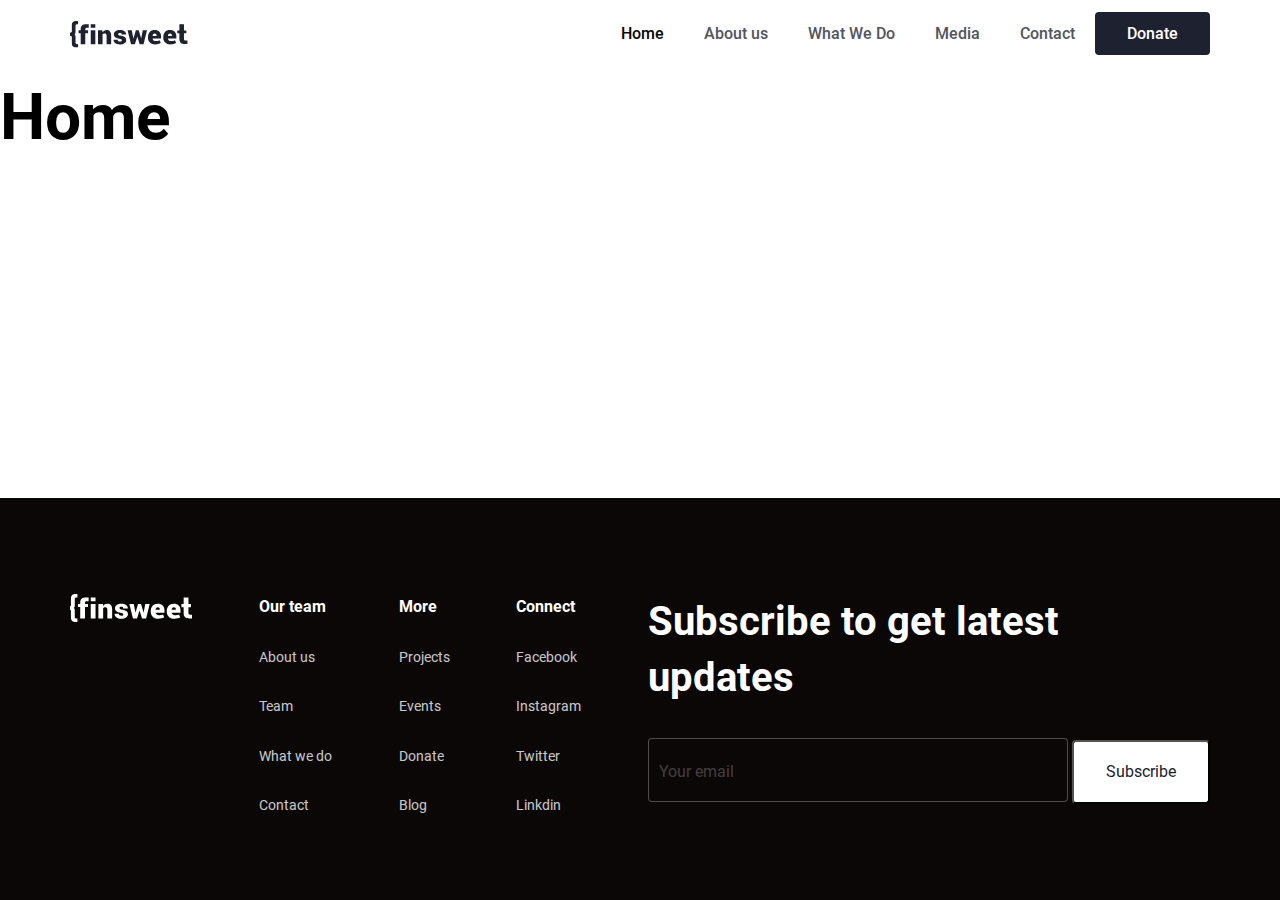
==== index.html @ 4dd05dc5 "header footer complited" ====
<!DOCTYPE html>
<html lang="en">
  <head>
    <meta charset="UTF-8" />
    <meta name="viewport" content="width=device-width, initial-scale=1.0" />
    <title>Client First</title>
    <!-- GLOBAL -->
    <link rel="stylesheet" href="./css/global.css" />
    <!-- HOME -->
    <link rel="stylesheet" href="./css/home.css" />
  </head>
  <body>
    <!-- HEADER START -->
    <header class="header">
      <div class="header__container container">
        <a class="site-logo" href="./index.html">
          <img
            class="site-logo__image"
            src="./images/site-logo.svg"
            alt=""
            weight="122"
            height="28"
          />
        </a>
        <nav class="sitenav">
          <ul class="sitenav__list">
            <li class="sitenav__item">
              <a id="active" class="sitenav-link" href="./index.html">Home</a>
            </li>
            <li class="sitenav__item">
              <a class="sitenav-link" href="./pages/Abot/about.html"
                >About us</a
              >
            </li>
            <li class="sitenav__item">
              <a class="sitenav-link" href="./pages/What We Do/whatwedo.html"
                >What We Do</a
              >
            </li>
            <li class="sitenav__item">
              <a class="sitenav-link" href="./pages/Media/media.html">Media</a>
            </li>
            <li class="sitenav__item">
              <a class="sitenav-link" href="./pages/Contact/contsct.html"
                >Contact</a
              >
            </li>
          </ul>
        </nav>
        <a class="btn btnm navbar-btn" href="#">Donate</a>
      </div>
    </header>

    <!-- HEADER END -->
    <!-- MAIN START -->
    <main class="main"><h1>Home</h1></main>
    <!-- MAIN END -->
    <!-- FOOTER START -->
    <footer class="footer">
      <div class="footer-container container">
        <a class="footer-logo" href="./index.html"
          ><img
            class="footer-logo-img"
            src="./images/footer-logo-img.svg"
            alt=""
            width="122"
            height="28"
          />
        </a>
        <div class="footer-list__items">
          <ul class="fotter__list">
            <li class="footer__item footer__item-title">Our team</li>
            <li class="footer__item">
              <a class="footer__link" href="#">About us</a>
            </li>
            <li class="footer__item">
              <a class="footer__link" href="#">Team</a>
            </li>
            <li class="footer__item">
              <a class="footer__link" href="#">What we do</a>
            </li>
            <li class="footer__item">
              <a class="footer__link" href="#">Contact</a>
            </li>
          </ul>
        </div>
        <div class="footer-list__items">
          <ul class="fotter__list">
            <li class="footer-item footer__item-title">More</li>
            <li class="footer-item">
              <a class="footer__link" href="#">Projects</a>
            </li>
            <li class="footer-item">
              <a class="footer__link" href="#">Events</a>
            </li>
            <li class="footer-item">
              <a class="footer__link" href="#">Donate</a>
            </li>
            <li class="footer-item">
              <a class="footer__link" href="#">Blog</a>
            </li>
          </ul>
        </div>
        <div class="footer-list__items">
          <ul class="fotter__list">
            <li class="footer-item footer__item-title">Connect</li>
            <li class="footer-item">
              <a class="footer__link" href="#">Facebook</a>
            </li>
            <li class="footer-item">
              <a class="footer__link" href="#">Instagram</a>
            </li>
            <li class="footer-item">
              <a class="footer__link" href="#">Twitter</a>
            </li>
            <li class="footer-item">
              <a class="footer__link" href="#">Linkdin</a>
            </li>
          </ul>
        </div>
        <div class="form">
          <h1 class="footer__foorm-title">Subscribe to get latest updates</h1>
          <div class="adress">
            <input type="email" name="email" placeholder="Your email" />
            <button class="primary-btn footer-btn">Subscribe</button>
          </div>
        </div>
      </div>
    </footer>
    <!-- FOOTER END -->
  </body>
</html>
---- css/global.css ----
/* NORMALIZE */
/*! normalize.css v8.0.1 | MIT License | github.com/necolas/normalize.css */

/* Document
   ========================================================================== */

/**
 * 1. Correct the line height in all browsers.
 * 2. Prevent adjustments of font size after orientation changes in iOS.
 */

html {
  line-height: 1.15; /* 1 */
  -webkit-text-size-adjust: 100%; /* 2 */
}

/* Sections
     ========================================================================== */

/**
   * Remove the margin in all browsers.
   */

body {
  margin: 0;
}

/**
   * Render the `main` element consistently in IE.
   */

main {
  display: block;
}

/**
   * Correct the font size and margin on `h1` elements within `section` and
   * `article` contexts in Chrome, Firefox, and Safari.
   */

h1 {
  font-size: 2em;
  margin: 0.67em 0;
}

/* Grouping content
     ========================================================================== */

/**
   * 1. Add the correct box sizing in Firefox.
   * 2. Show the overflow in Edge and IE.
   */

hr {
  box-sizing: content-box; /* 1 */
  height: 0; /* 1 */
  overflow: visible; /* 2 */
}

/**
   * 1. Correct the inheritance and scaling of font size in all browsers.
   * 2. Correct the odd `em` font sizing in all browsers.
   */

pre {
  font-family: monospace, monospace; /* 1 */
  font-size: 1em; /* 2 */
}

/* Text-level semantics
     ========================================================================== */

/**
   * Remove the gray background on active links in IE 10.
   */

a {
  background-color: transparent;
}

/**
   * 1. Remove the bottom border in Chrome 57-
   * 2. Add the correct text decoration in Chrome, Edge, IE, Opera, and Safari.
   */

abbr[title] {
  border-bottom: none; /* 1 */
  text-decoration: underline; /* 2 */
  text-decoration: underline dotted; /* 2 */
}

/**
   * Add the correct font weight in Chrome, Edge, and Safari.
   */

b,
strong {
  font-weight: bolder;
}

/**
   * 1. Correct the inheritance and scaling of font size in all browsers.
   * 2. Correct the odd `em` font sizing in all browsers.
   */

code,
kbd,
samp {
  font-family: monospace, monospace; /* 1 */
  font-size: 1em; /* 2 */
}

/**
   * Add the correct font size in all browsers.
   */

small {
  font-size: 80%;
}

/**
   * Prevent `sub` and `sup` elements from affecting the line height in
   * all browsers.
   */

sub,
sup {
  font-size: 75%;
  line-height: 0;
  position: relative;
  vertical-align: baseline;
}

sub {
  bottom: -0.25em;
}

sup {
  top: -0.5em;
}

/* Embedded content
     ========================================================================== */

/**
   * Remove the border on images inside links in IE 10.
   */

img {
  border-style: none;
}

/* Forms
     ========================================================================== */

/**
   * 1. Change the font styles in all browsers.
   * 2. Remove the margin in Firefox and Safari.
   */

button,
input,
optgroup,
select,
textarea {
  font-family: inherit; /* 1 */
  font-size: 100%; /* 1 */
  line-height: 1.15; /* 1 */
  margin: 0; /* 2 */
}

/**
   * Show the overflow in IE.
   * 1. Show the overflow in Edge.
   */

button,
input {
  /* 1 */
  overflow: visible;
}

/**
   * Remove the inheritance of text transform in Edge, Firefox, and IE.
   * 1. Remove the inheritance of text transform in Firefox.
   */

button,
select {
  /* 1 */
  text-transform: none;
}

/**
   * Correct the inability to style clickable types in iOS and Safari.
   */

button,
[type="button"],
[type="reset"],
[type="submit"] {
  -webkit-appearance: button;
}

/**
   * Remove the inner border and padding in Firefox.
   */

button::-moz-focus-inner,
[type="button"]::-moz-focus-inner,
[type="reset"]::-moz-focus-inner,
[type="submit"]::-moz-focus-inner {
  border-style: none;
  padding: 0;
}

/**
   * Restore the focus styles unset by the previous rule.
   */

button:-moz-focusring,
[type="button"]:-moz-focusring,
[type="reset"]:-moz-focusring,
[type="submit"]:-moz-focusring {
  outline: 1px dotted ButtonText;
}

/**
   * Correct the padding in Firefox.
   */

fieldset {
  padding: 0.35em 0.75em 0.625em;
}

/**
   * 1. Correct the text wrapping in Edge and IE.
   * 2. Correct the color inheritance from `fieldset` elements in IE.
   * 3. Remove the padding so developers are not caught out when they zero out
   *    `fieldset` elements in all browsers.
   */

legend {
  box-sizing: border-box; /* 1 */
  color: inherit; /* 2 */
  display: table; /* 1 */
  max-width: 100%; /* 1 */
  padding: 0; /* 3 */
  white-space: normal; /* 1 */
}

/**
   * Add the correct vertical alignment in Chrome, Firefox, and Opera.
   */

progress {
  vertical-align: baseline;
}

/**
   * Remove the default vertical scrollbar in IE 10+.
   */

textarea {
  overflow: auto;
}

/**
   * 1. Add the correct box sizing in IE 10.
   * 2. Remove the padding in IE 10.
   */

[type="checkbox"],
[type="radio"] {
  box-sizing: border-box; /* 1 */
  padding: 0; /* 2 */
}

/**
   * Correct the cursor style of increment and decrement buttons in Chrome.
   */

[type="number"]::-webkit-inner-spin-button,
[type="number"]::-webkit-outer-spin-button {
  height: auto;
}

/**
   * 1. Correct the odd appearance in Chrome and Safari.
   * 2. Correct the outline style in Safari.
   */

[type="search"] {
  -webkit-appearance: textfield; /* 1 */
  outline-offset: -2px; /* 2 */
}

/**
   * Remove the inner padding in Chrome and Safari on macOS.
   */

[type="search"]::-webkit-search-decoration {
  -webkit-appearance: none;
}

/**
   * 1. Correct the inability to style clickable types in iOS and Safari.
   * 2. Change font properties to `inherit` in Safari.
   */

::-webkit-file-upload-button {
  -webkit-appearance: button; /* 1 */
  font: inherit; /* 2 */
}

/* Interactive
     ========================================================================== */

/*
   * Add the correct display in Edge, IE 10+, and Firefox.
   */

details {
  display: block;
}

/*
   * Add the correct display in all browsers.
   */

summary {
  display: list-item;
}

/* Misc
     ========================================================================== */

/**
   * Add the correct display in IE 10+.
   */

template {
  display: none;
}

/**
   * Add the correct display in IE 10.
   */

[hidden] {
  display: none;
}
/* FONTS */
/* roboto-regular - latin */
@font-face {
  font-display: swap; /* Check https://developer.mozilla.org/en-US/docs/Web/CSS/@font-face/font-display for other options. */
  font-family: "Roboto";
  font-style: normal;
  font-weight: 400;
  src: url("../fonts/roboto-v30-latin-regular.woff2") format("woff2"); /* Chrome 36+, Opera 23+, Firefox 39+, Safari 12+, iOS 10+ */
}
/* roboto-500 - latin */
@font-face {
  font-display: swap; /* Check https://developer.mozilla.org/en-US/docs/Web/CSS/@font-face/font-display for other options. */
  font-family: "Roboto";
  font-style: normal;
  font-weight: 500;
  src: url("../fonts/roboto-v30-latin-500.woff2") format("woff2"); /* Chrome 36+, Opera 23+, Firefox 39+, Safari 12+, iOS 10+ */
}
/* roboto-700 - latin */
@font-face {
  font-display: swap; /* Check https://developer.mozilla.org/en-US/docs/Web/CSS/@font-face/font-display for other options. */
  font-family: "Roboto";
  font-style: normal;
  font-weight: 700;
  src: url("../fonts/roboto-v30-latin-700.woff2") format("woff2"); /* Chrome 36+, Opera 23+, Firefox 39+, Safari 12+, iOS 10+ */
}

:root {
  --green-primary: #70c174;
  --green-secondary: #bef3c0;
  --green-tertiary: #eff7f2;
  --black: #0b0706;
  --primary-text: #1d2130;
  --secondary-text: #525560;
  --off-white: #ebf0f9;
  --border: #e5e5e5;
  --white-color: #ffffff;
  /* Fonts */
  --main-ff: "Roboto", Arial, sans-serif;
}

/* global styles... */

*,
*::after,
*::before {
  margin: 0;
  padding: 0;
  box-sizing: border-box;
}

*:focus {
  outline: 2px dotted var();
  outline-offset: 3px;
}

html {
  font-size: 62.5%;
  scroll-behavior: smooth;
  height: 100%;
}

body {
  font-size: 1.6rem;
  line-height: 1.6;
  font-weight: 400;
  font-family: var(--main-ff);
  color: var();
  display: flex;
  flex-direction: column;
  height: 100%;
}

a {
  text-decoration: none;
  display: inline-block;
}

ul,
ol {
  list-style: none;
}

img {
  object-fit: cover;
  display: flex;
}
h1 {
  margin: 0;
}

.container {
  width: 100%;
  max-width: 1200px;
  margin-left: auto;
  margin-right: auto;
  padding-left: 30px;
  padding-right: 30px;
}

main {
  flex-grow: 1;
}

h2 {
  color: var(--primary-text, #1d2130);
  font-size: 5.6rem;
  font-style: normal;
  font-weight: 700;
  line-height: 120%;
}

h3 {
  color: var(--primary-text, #1d2130);
  font-family: "Roboto";
  font-size: 4.8rem;
  font-style: normal;
  font-weight: 700;
  line-height: 120%;
}

h4 {
  color: var(--primary-text, #1d2130);
  font-family: "Roboto";
  font-size: 2.8rem;
  font-style: normal;
  font-weight: 700;
  line-height: 150%;
}

h5 {
  color: var(--primary-text, #1d2130);
  font-family: "Roboto";
  font-size: 2rem;
  font-style: normal;
  font-weight: 700;
  line-height: 150%;
}

h6 {
  color: var(--primary-text, #1d2130);
  font-family: "Roboto";
  font-size: 1.4rem;
  font-style: normal;
  font-weight: 700;
  line-height: 150%;
}

#active {
  color: var(--black);
  font: bold;
}

/* BUTTONS */

.btn {
  padding: 1.6rem 3.2rem;
  border-radius: 4px;
  font-weight: 500;
  line-height: normal;
}

.btnm {
  padding: 1.2rem 3.2rem;
}

.primary-btn {
  background-color: var(--green-primary);
  color: var(--white-color);
}

.primary-btn {
  background-color: var(--white-color);
  color: var(--primary-text);
}

.navbar-btn {
  background-color: var(--primary-text);
  color: var(--white-color);
  transition: 0.3s ease;
}

.navbar-btn:hover {
  opacity: 0.7;
}

/* Buttons end */

/* HEADER */

.header {
  background-color: var(--white-color);
}

.header__container {
  display: flex;
  align-items: center;
  padding-top: 1.2rem;
  padding-bottom: 1.2rem;
}

.site-logo {
  margin-right: auto;
  transition: 0.3s ease;
}

.site-logo:hover {
  opacity: 0.7;
}

.sitenav {
  margin-right: 2rem;
}
.sitenav__list {
  display: flex;
  column-gap: 4rem;
}

.sitenav-link {
  color: var(--secondary-text);
  font-weight: 500;
  line-height: normal;
  transition: 0.3s ease;
}

.sitenav-link:hover {
  color: var(--green-primary);
}

/* Header end */

/* Hero */

/* Hero end */

/* Footer */
.footer {
  height: 40.2rem;
  flex-shrink: 0;
  background-color: var(--black);
}

.footer-container {
  display: flex;
  justify-content: space-between;
  margin-top: 9.6rem;
}

.footer-logo-img {
  fill: var(--white-color);
}

.footer-logo {
  transition: 0.3s ease;
  padding: 0;
}

.footer-logo:hover {
  opacity: 0.5;
}

.footer-list__items {
  display: flex;
  align-items: center;
  flex-direction: column;
}

.fotter__list {
  display: flex;
  flex-direction: column;
  gap: 9.5rem;
  row-gap: 2.4rem;
}

.footer__item-title {
  font-size: 1.6rem;
  font-family: var(--main-ff);
  color: var(--white-color);
  font-style: normal;
  font-weight: 700;
  line-height: 160%;
}
.footer__link {
  color: var(--white-color);
  font-size: 14px;
  font-style: normal;
  font-weight: 400;
  line-height: 160%;
  opacity: 0.78;
  transition: 0.3s ease;
}

.footer__link:hover {
  color: var(--green-primary);
}

.form {
  display: flex;
  flex-direction: column;
  row-gap: 3.2rem;
}
.footer__foorm-title {
  width: 440px;
  color: var(--white-color);
  font-family: "Roboto";
  font-size: 40px;
  font-style: normal;
  font-weight: 700;
  line-height: 140%;
}

.footer-btn {
  font-family: var(--main-ff);
  display: inline-flex;
  color: var(--primary-text);
  height: 64px;
  padding: 16px 32px;
  justify-content: center;
  align-items: center;
  font-size: 1.6rem;
  gap: 10px;
  flex-shrink: 0;
  border-radius: 4px;
  background: var(--white-color);
  backdrop-filter: blur(40px);
  transition: 0.3s ease;
}

.footer-btn:hover {
  background-color: var(--green-primary);
}

.adress input {
  width: 420px;
  height: 64px;
  color: #ffffff;
  font-family: var(--main-ff);
  font-size: 2rem;
  flex-shrink: 0;
  border-radius: 4px;
  background-color: var(--black);
  border: 1px solid rgba(235, 240, 249, 0.3);
}

::placeholder {
  color: rgba(250, 252, 254, 0.3);
  font-family: "Roboto";
  font-size: 16px;
  font-style: normal;
  font-weight: 400;
  line-height: normal;
  opacity: 0.8;
  padding-left: 10px;
}

/* Footer end */
---- css/home.css ----
h1 {
  font-size: 6.4rem;
}
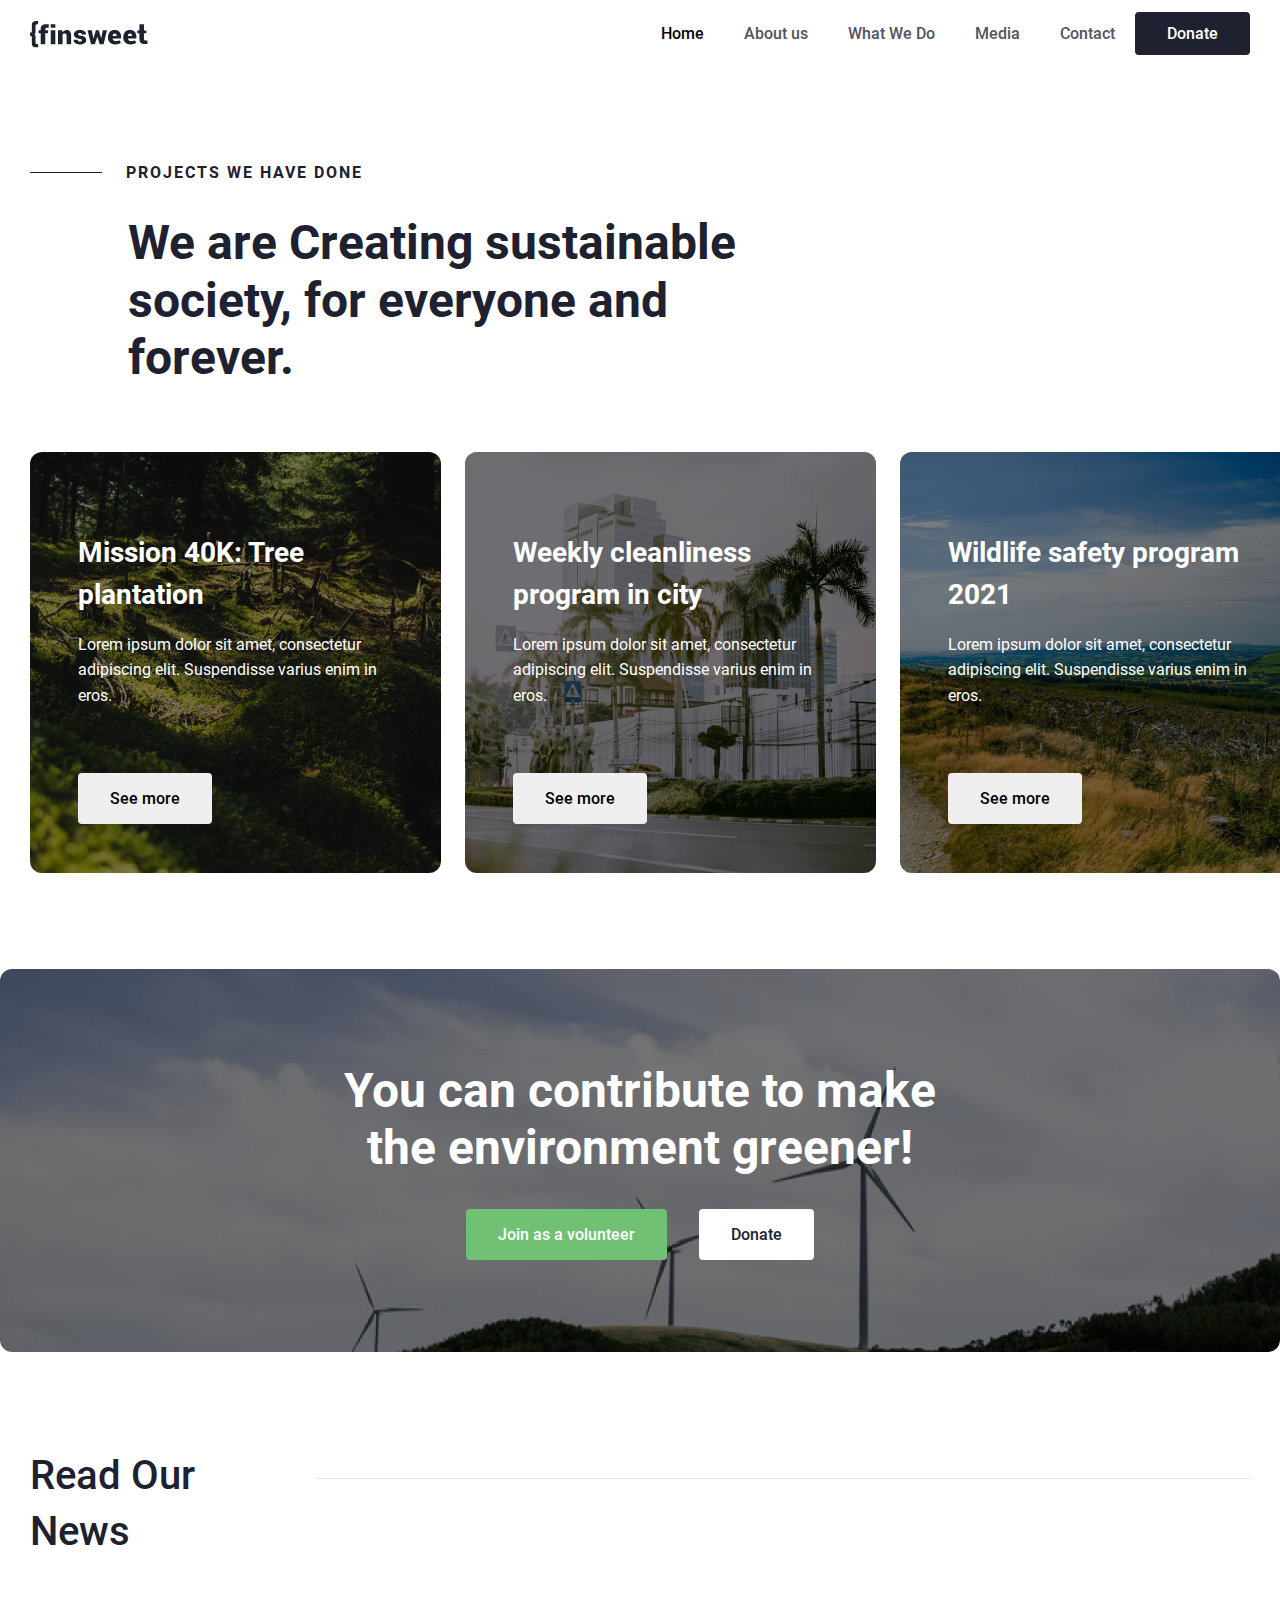
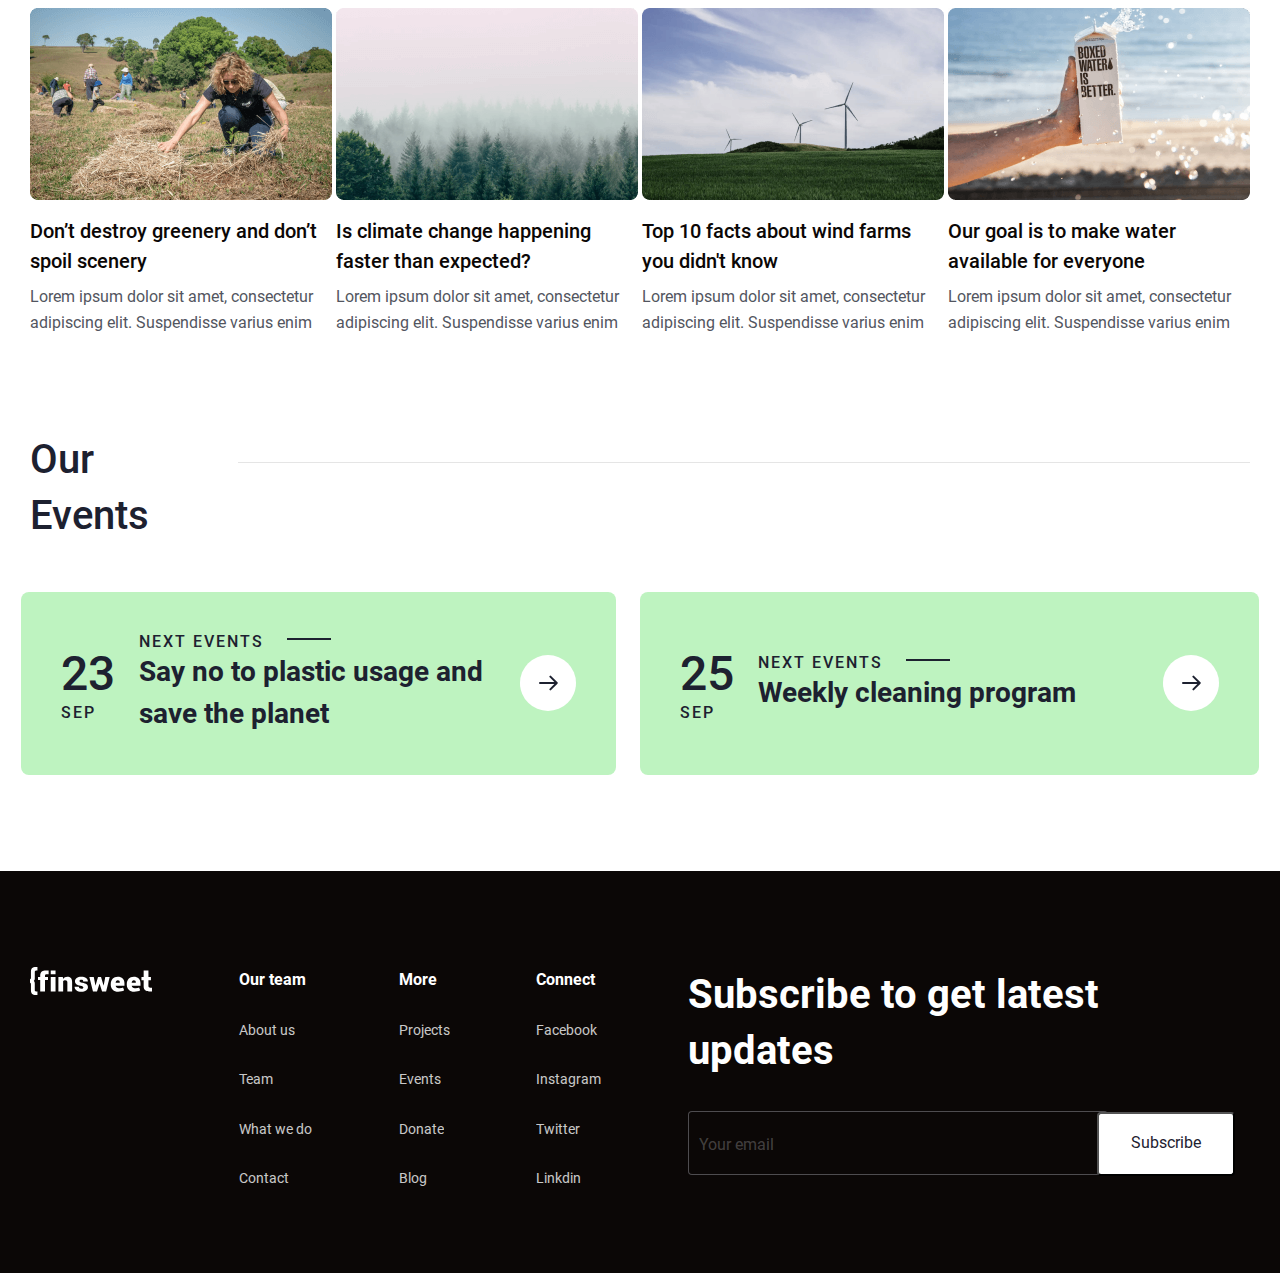
==== commit 24229821: "add new page" ====
--- a/index.html
+++ b/index.html
@@ -47,13 +47,214 @@
             </li>
           </ul>
         </nav>
-        <a class="btn btnm navbar-btn" href="#">Donate</a>
+        <a class="btn btnm navbar-btn" href="./pages/Donate/donate.html"
+          >Donate</a
+        >
       </div>
     </header>
 
     <!-- HEADER END -->
     <!-- MAIN START -->
-    <main class="main"><h1>Home</h1></main>
+    <main>
+      <section class="tint">
+        <div class="tint-container container">
+          <div class="tint-headline">
+            <span class="tint-headline__line"></span>
+            <p class="headline__p">Projects we have done</p>
+          </div>
+          <h2 class="tint-head-title">
+            We are Creating sustainable society, for everyone and forever.
+          </h2>
+          <div class="tint-content">
+            <div class="tint-cart juigli">
+              <h2 class="cart-title">Mission 40K: Tree plantation</h2>
+              <p class="cart-p">
+                Lorem ipsum dolor sit amet, consectetur adipiscing elit.
+                Suspendisse varius enim in eros.
+              </p>
+              <a href="#"><button class="btn tint-btn">See more</button></a>
+            </div>
+            <div class="tint-cart palm">
+              <h2 class="cart-title">Weekly cleanliness program in city</h2>
+              <p class="cart-p">
+                Lorem ipsum dolor sit amet, consectetur adipiscing elit.
+                Suspendisse varius enim in eros.
+              </p>
+              <a href="./pages/projectReadMore/promore.html"
+                ><button class="btn tint-btn">See more</button></a
+              >
+            </div>
+            <div class="tint-cart desert">
+              <h2 class="cart-title">Wildlife safety program 2021</h2>
+              <p class="cart-p">
+                Lorem ipsum dolor sit amet, consectetur adipiscing elit.
+                Suspendisse varius enim in eros.
+              </p>
+              <a href="#"><button class="btn tint-btn">See more</button></a>
+            </div>
+          </div>
+        </div>
+      </section>
+      <!-- Tint end -->
+
+      <!-- CTA -->
+      <section class="cta">
+        <div class="cta-container container">
+          <h2 class="cta-title">
+            You can contribute to make the environment greener!
+          </h2>
+          <div class="cta-buttons">
+            <a class="btn cta-btn" href="#">Join as a volunteer</a>
+            <a class="btn primary-btn" href="./pages/Donate/donate.html"
+              >Donate</a
+            >
+          </div>
+        </div>
+      </section>
+
+      <!-- BLOG -->
+      <section class="blog">
+        <div class="blog-container container">
+          <div class="blog-head-title">
+            <h2 class="head-title">Read Our News</h2>
+            <span class="head-line"></span>
+          </div>
+          <div class="blog-content">
+            <div class="blog-card">
+              <img
+                class="blog-card__img"
+                src="./images/bloc-img1.png"
+                alt=""
+                width="302"
+                height="192"
+              />
+              <div class="blog-titles">
+                <a class="blog-card__link" href="#"
+                  >Don’t destroy greenery and don’t spoil scenery</a
+                >
+                <p class="blog-p">
+                  Lorem ipsum dolor sit amet, consectetur adipiscing elit.
+                  Suspendisse varius enim
+                </p>
+              </div>
+            </div>
+            <div class="blog-card">
+              <img
+                class="blog-card__img"
+                src="./images/bloc-img2.png"
+                alt=""
+                width="302"
+                height="192"
+              />
+              <div class="blog-titles">
+                <a
+                  class="blog-card__link"
+                  href="./pages/blogpost/blogpost.html"
+                >
+                  Is climate change happening faster than expected?</a
+                >
+                <p class="blog-p">
+                  Lorem ipsum dolor sit amet, consectetur adipiscing elit.
+                  Suspendisse varius enim
+                </p>
+              </div>
+            </div>
+            <div class="blog-card">
+              <img
+                class="blog-card__img"
+                src="./images/bloc-img3.png"
+                alt=""
+                width="302"
+                height="192"
+              />
+              <div class="blog-titles">
+                <a class="blog-card__link" href="#"
+                  >Top 10 facts about wind farms you didn't know</a
+                >
+                <p class="blog-p">
+                  Lorem ipsum dolor sit amet, consectetur adipiscing elit.
+                  Suspendisse varius enim
+                </p>
+              </div>
+            </div>
+            <div class="blog-card">
+              <img
+                class="blog-card__img"
+                src="./images/bloc-img4.png"
+                alt=""
+                width="302"
+                height="192"
+              />
+              <div class="blog-titles">
+                <a class="blog-card__link" href="#"
+                  >Our goal is to make water available for everyone</a
+                >
+                <p class="blog-p">
+                  Lorem ipsum dolor sit amet, consectetur adipiscing elit.
+                  Suspendisse varius enim
+                </p>
+              </div>
+            </div>
+          </div>
+        </div>
+      </section>
+      <!-- BLOG END -->
+
+      <!-- EVENTS -->
+      <section class="events">
+        <div class="events-container container">
+          <div class="events-head-titles">
+            <h2 class="events-title">Our Events</h2>
+            <span class="events-line"></span>
+          </div>
+          <div class="events-content">
+            <div class="events-card">
+              <div class="events-date">
+                <h2 class="date-title">23</h2>
+                <p class="date-p">SEP</p>
+              </div>
+              <div class="nextitle">
+                <div class="nextline">
+                  <h4 class="next">Next Events</h4>
+                  <span class="line"></span>
+                </div>
+                <h3 class="events-next-title">
+                  Say no to plastic usage and save the planet
+                </h3>
+              </div>
+              <a href="#"
+                ><img
+                  src="./images/event-icon.svg"
+                  alt=""
+                  width="56"
+                  height="56"
+              /></a>
+            </div>
+
+            <div class="events-card">
+              <div class="events-date">
+                <h2 class="date-title">25</h2>
+                <p class="date-p">SEP</p>
+              </div>
+              <div class="nextitle">
+                <div class="nextline">
+                  <h4 class="next">Next Events</h4>
+                  <span class="line"></span>
+                </div>
+                <h3 class="events-next-title">Weekly cleaning program</h3>
+              </div>
+              <a class="events-btn" href="#"
+                ><img
+                  src="./images/event-icon.svg"
+                  alt=""
+                  width="56"
+                  height="56"
+              /></a>
+            </div>
+          </div>
+        </div>
+      </section>
+    </main>
     <!-- MAIN END -->
     <!-- FOOTER START -->
     <footer class="footer">
--- a/css/global.css
+++ b/css/global.css
@@ -442,7 +442,7 @@
 
 .container {
   width: 100%;
-  max-width: 1200px;
+  max-width: 1380px;
   margin-left: auto;
   margin-right: auto;
   padding-left: 30px;
@@ -582,6 +582,337 @@
 
 /* Hero */
 
+/* TINT */
+
+.tint {
+}
+.tint-container {
+}
+
+.tint-headline {
+  display: flex;
+  align-items: center;
+  padding-top: 9.6rem;
+  gap: 2.4rem;
+}
+.tint-headline__line {
+  width: 72px;
+  height: 1px;
+  flex-shrink: 0;
+  stroke-width: 2px;
+  background-color: var(--primary-text);
+}
+.headline__p {
+  color: var(--primary-text, #1d2130);
+  font-family: Roboto;
+  font-size: 16px;
+  font-style: normal;
+  font-weight: 700;
+  line-height: normal;
+  letter-spacing: 2px;
+  text-transform: uppercase;
+}
+.tint-head-title {
+  width: 750px;
+
+  padding-left: 9.8rem;
+  margin-top: 3.2rem;
+  color: var(--primary-text, #1d2130);
+  font-family: "Roboto";
+  font-size: 48px;
+  font-style: normal;
+  font-weight: 700;
+  line-height: 120%;
+}
+.tint-content {
+  display: flex;
+  align-items: center;
+  justify-content: space-between;
+  margin-top: 6.5rem;
+  gap: 2.4rem;
+  padding-bottom: 9.6rem;
+}
+.tint-cart {
+  width: 411px;
+  height: 421px;
+  border-radius: 12px;
+  background: var(--black, #0b0706);
+}
+.juigli {
+  background-image: linear-gradient(rgba(0, 0, 0, 0.5), rgba(0, 0, 0, 0.5)),
+    url(../images/tint-jungili.png);
+}
+.cart-title {
+  width: 315px;
+  color: #fff;
+  font-family: "Roboto";
+  font-size: 28px;
+  font-style: normal;
+  font-weight: 700;
+  line-height: 150%;
+  margin-top: 8rem;
+  margin-right: 4.8rem;
+  margin-left: 4.8rem;
+}
+.cart-p {
+  width: 315px;
+  color: #fff;
+  font-family: "Roboto";
+  font-size: 16px;
+  font-style: normal;
+  font-weight: 400;
+  line-height: 160%;
+  margin-top: 1.6rem;
+  margin-left: 4.8rem;
+}
+
+.tint-btn {
+  margin-left: 4.8rem;
+  border: 0;
+  margin-top: 6.4rem;
+  cursor: pointer;
+}
+
+.tint-btn:hover {
+  opacity: 0.7;
+}
+
+.palm {
+  background-image: linear-gradient(rgba(0, 0, 0, 0.5), rgba(0, 0, 0, 0.5)),
+    url(../images/palm.png);
+}
+.desert {
+  background-image: linear-gradient(rgba(0, 0, 0, 0.5), rgba(0, 0, 0, 0.5)),
+    url(../images/disirt.png);
+}
+
+/* CTA */
+
+.cta {
+  padding-bottom: 9.6rem;
+}
+.cta-container {
+  background-image: linear-gradient(rgba(0, 0, 0, 0.5), rgba(0, 0, 0, 0.5)),
+    url(../images/cta-img.png);
+  background-repeat: no-repeat;
+  background-position: bottom;
+  background-size: cover;
+  padding-top: 9.3rem;
+  padding-bottom: 9.2rem;
+  border-radius: 1.2rem;
+  display: flex;
+  flex-direction: column;
+  align-items: center;
+}
+
+.cta-contant {
+}
+.cta-title {
+  width: 631px;
+  color: #fff;
+  text-align: center;
+  font-family: "Roboto";
+  font-size: 48px;
+  font-style: normal;
+  font-weight: 700;
+  line-height: 120%;
+}
+.cta-buttons {
+  display: flex;
+  align-items: center;
+  justify-content: center;
+  margin-top: 3.2rem;
+  gap: 3.2rem;
+}
+
+.cta-btn {
+  border-radius: 4px;
+  background: var(--green-primary, #70c174);
+  backdrop-filter: blur(40px);
+  color: var(--white-color);
+}
+
+.cta-btn:hover {
+  opacity: 0.7;
+}
+
+.primary-btn {
+  display: inline-flex;
+  padding: 16px 32px;
+  justify-content: center;
+  align-items: center;
+  border-radius: 4px;
+  background: #fff;
+  backdrop-filter: blur(40px);
+}
+
+.primary-btn:hover {
+  opacity: 0.7;
+}
+
+/* CTA END */
+
+/* BLOG */
+
+.blog {
+  padding-bottom: 9.6rem;
+}
+.blog-container {
+}
+
+.blog-head-title {
+  display: flex;
+  gap: 2.4rem;
+}
+.head-title {
+  color: var(--primary-text, #1d2130);
+  font-size: 40px;
+  font-style: normal;
+  font-weight: 500;
+  line-height: 140%;
+  margin-bottom: 4.8rem;
+}
+.head-line {
+  margin-top: 30px;
+  width: 980px;
+  height: 1px;
+  background: #e5e5e5;
+}
+.blog-content {
+  display: flex;
+  align-items: center;
+  justify-content: space-between;
+}
+.blog-card {
+}
+.blog-card__img {
+  margin-bottom: 1.6rem;
+}
+.blog-titles {
+  width: 302px;
+  height: 120px;
+}
+.blog-card__link {
+  color: var(--black, #1c1d28);
+  font-size: 20px;
+  font-style: normal;
+  font-weight: 500;
+  line-height: 150%;
+  margin-bottom: 8px;
+}
+
+.blog-card__link:hover {
+  color: blueviolet;
+}
+
+.blog-p {
+  color: var(--secondary-text, #525560);
+  font-size: 16px;
+  font-style: normal;
+  font-weight: 400;
+  line-height: 160%;
+}
+
+/* BLOG END */
+
+/* EVENTS */
+
+.events {
+  padding-bottom: 9.6rem;
+}
+.events-container {
+}
+
+.events-head-titles {
+  display: flex;
+  gap: 2.4rem;
+  margin-bottom: 4.8rem;
+}
+.events-title {
+  color: var(--primary-text, #1d2130);
+  font-size: 40px;
+  font-style: normal;
+  font-weight: 500;
+  line-height: 140%;
+}
+.events-line {
+  margin-top: 30px;
+  width: 1062px;
+  height: 1px;
+  background: #e5e5e5;
+}
+.events-content {
+  display: flex;
+  justify-content: center;
+  gap: 2.4rem;
+}
+.events-card {
+  display: flex;
+  align-items: center;
+  border-radius: 8px;
+  background: var(--green-secondary, #bef3c0);
+  padding-top: 4rem;
+  padding-bottom: 4rem;
+  padding-right: 4rem;
+}
+.events-date {
+  margin-left: 4rem;
+}
+.date-title {
+  color: var(--primary-text, #1d2130);
+  font-size: 48px;
+  font-style: normal;
+  font-weight: 500;
+  line-height: 120%;
+  font-variant: small-caps;
+}
+.nextitle {
+  display: flex;
+  flex-direction: column;
+  margin-left: 2.4rem;
+  width: 381px;
+}
+.date-p {
+  color: var(--primary-text, #1d2130);
+  font-size: 16px;
+  font-style: normal;
+  font-weight: 500;
+  line-height: normal;
+  letter-spacing: 2px;
+  text-transform: uppercase;
+}
+.nextline {
+  display: flex;
+  gap: 2.3rem;
+}
+.next {
+  color: var(--primary-text, #1d2130);
+  font-size: 16px;
+  font-style: normal;
+  font-weight: 500;
+  line-height: normal;
+  letter-spacing: 2px;
+  text-transform: uppercase;
+}
+.line {
+  margin-top: 6px;
+  width: 44px;
+  height: 2px;
+  background: #1d2130;
+}
+.events-next-title {
+  color: var(--primary-text, #1d2130);
+  font-size: 28px;
+  font-style: normal;
+  font-weight: 700;
+  line-height: 150%;
+}
+
+.events-btn {
+  margin-left: 2.4rem;
+}
+
+/* EVENTS END */
 /* Hero end */
 
 /* Footer */
@@ -675,6 +1006,9 @@
   background: var(--white-color);
   backdrop-filter: blur(40px);
   transition: 0.3s ease;
+  position: relative;
+  left: -15px;
+  top: -1.5px;
 }
 
 .footer-btn:hover {
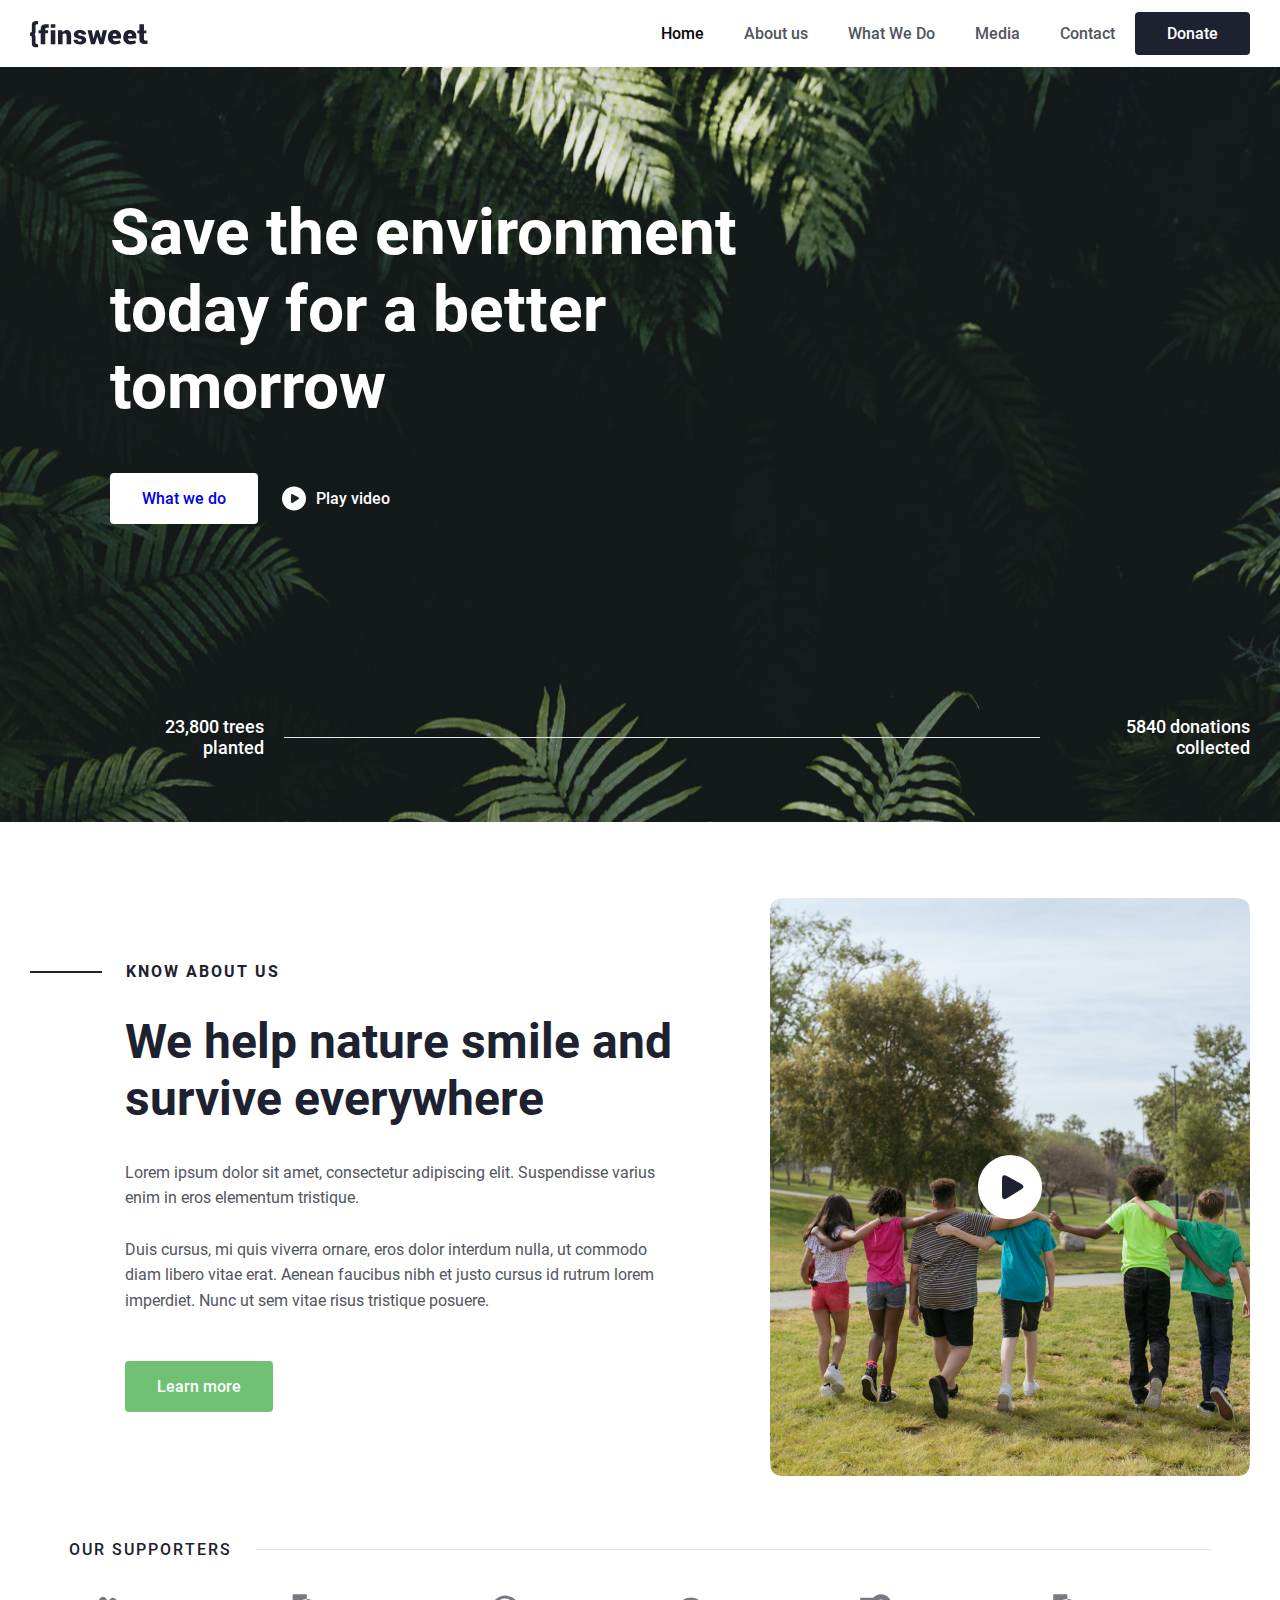
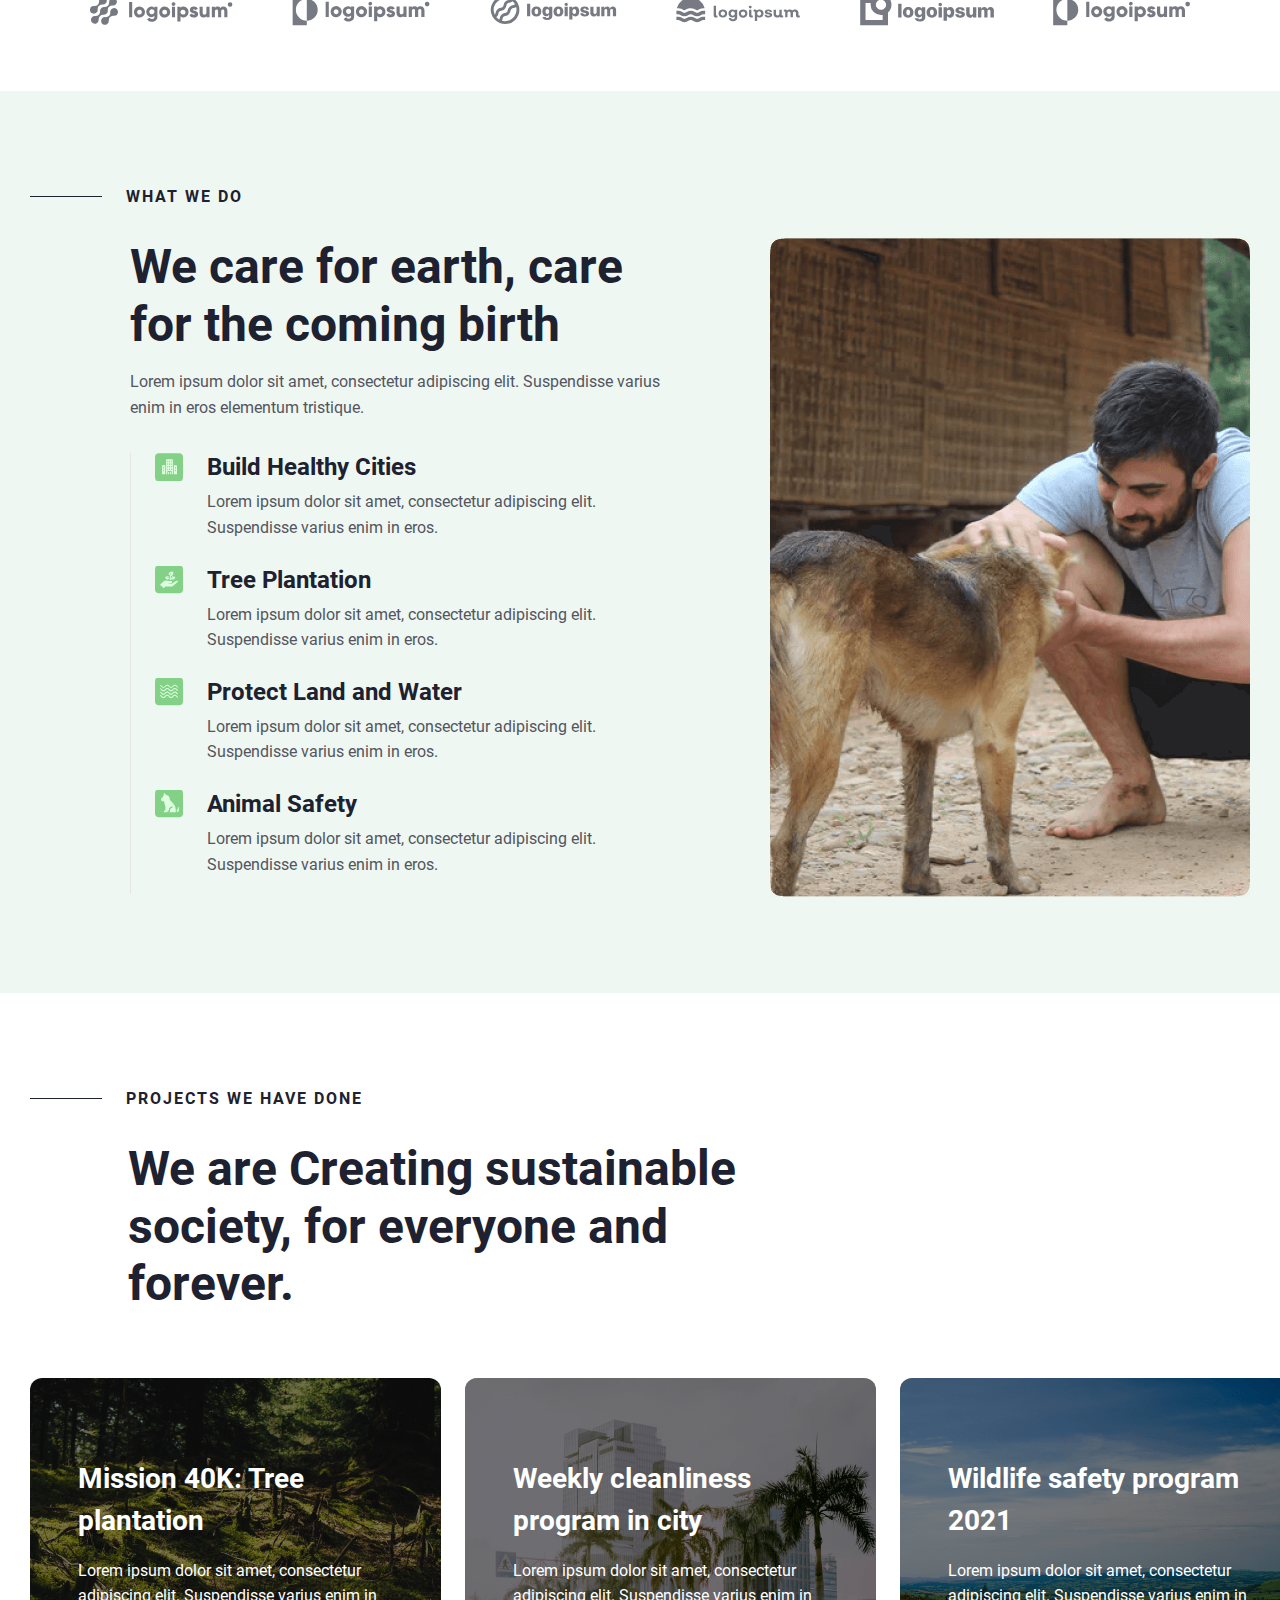
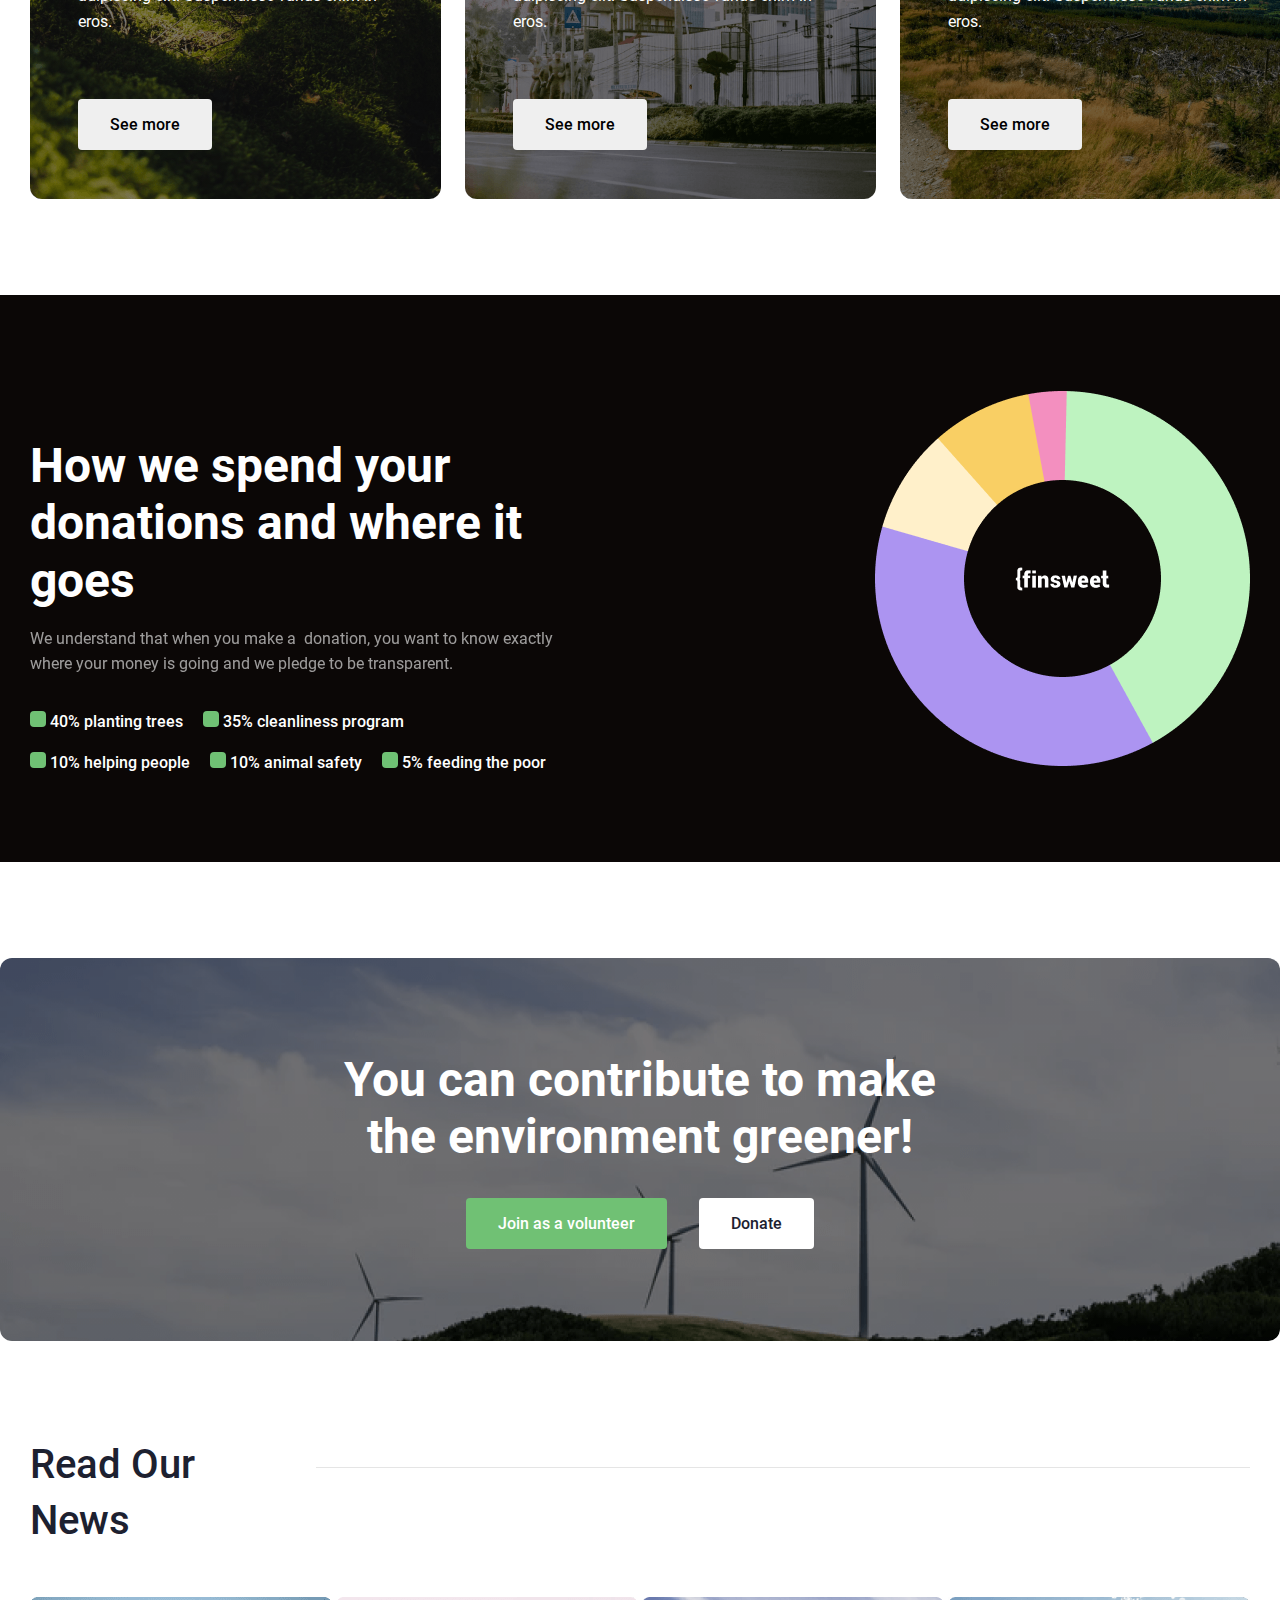
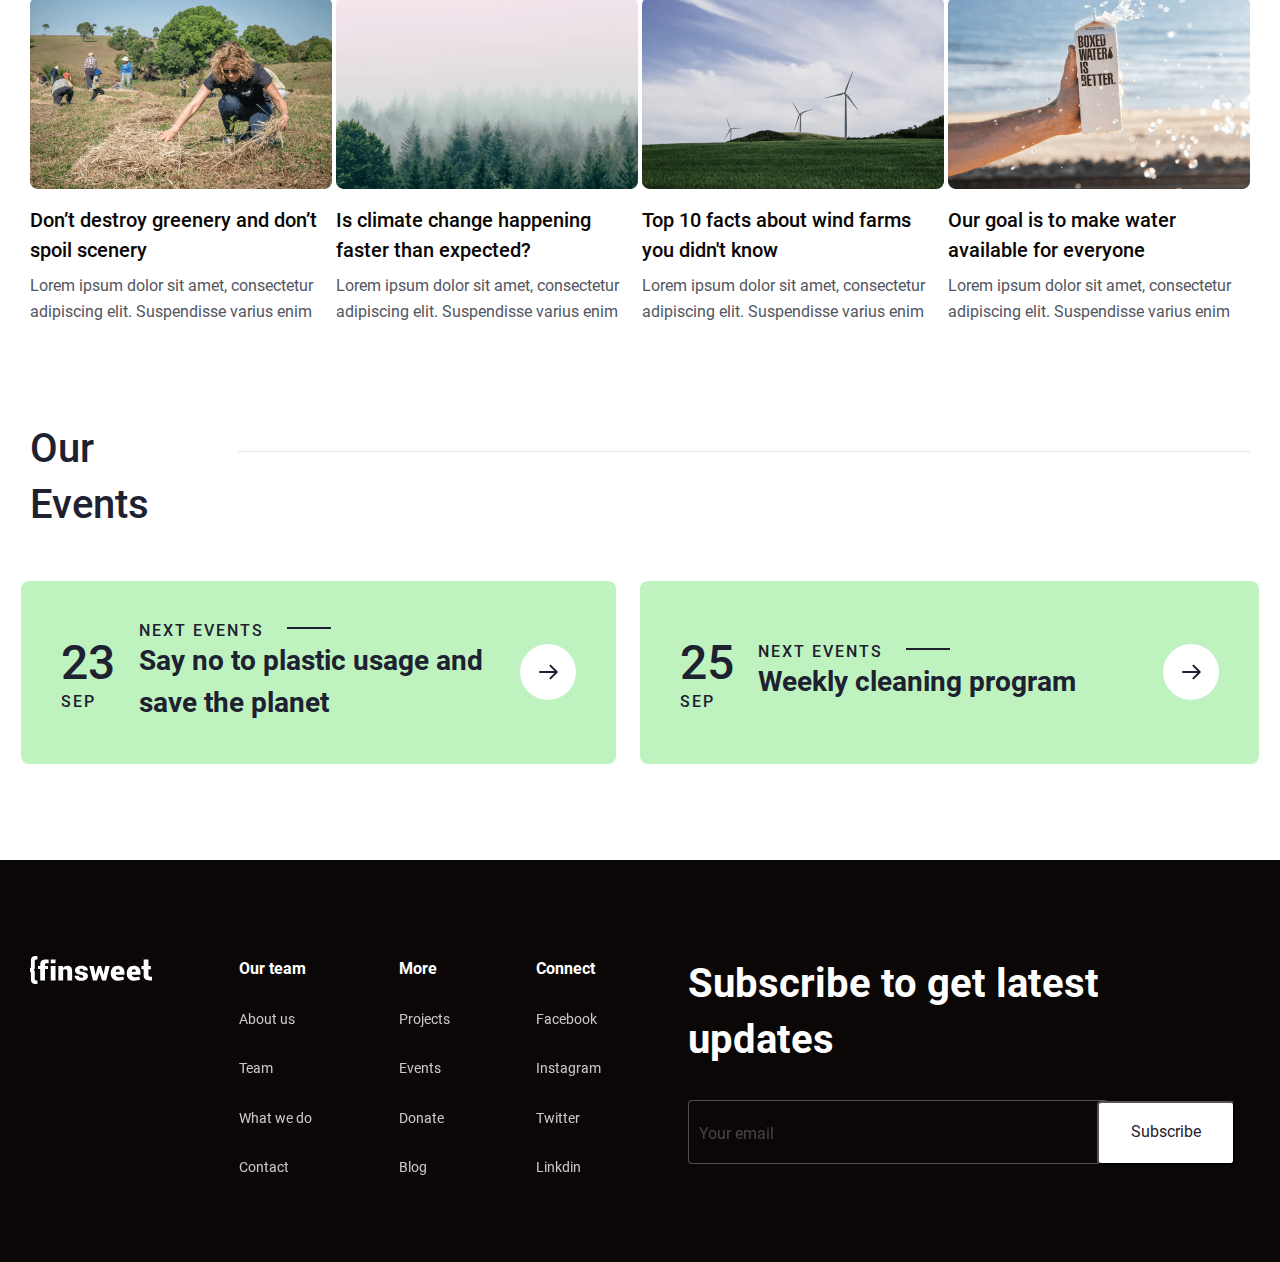
==== commit 3eff66ec: "home, about complited" ====
--- a/index.html
+++ b/index.html
@@ -56,6 +56,217 @@
     <!-- HEADER END -->
     <!-- MAIN START -->
     <main>
+      <!-- -----------BG------------- -->
+      <section class="bj">
+        <div class="bg-container container">
+          <h1 class="bg-title">
+            Save the environment today for a better tomorrow
+          </h1>
+          <div class="bg-buttons">
+            <div>
+              <a class="bg-btn btn" href="./pages/What We Do/whatwedo.html"
+                >What we do</a
+              >
+            </div>
+            <div class="play-button">
+              <img src="./images/Play icon.svg" alt="" />
+              <a class="play" href="#">Play video</a>
+            </div>
+          </div>
+          <div class="bg-stc">
+            <p class="bg-p">23,800 trees planted</p>
+            <span class="bg-line"></span>
+            <p class="bg-p">5840 donations collected</p>
+          </div>
+        </div>
+      </section>
+
+      <!-- ---------------BG END------------- -->
+
+      <!-------------------- Top Row ---------------------->
+      <section class="toprow">
+        <div class="toprow-container container">
+          <div class="toprow__title">
+            <div class="toprow__head_title">
+              <span class="toprow-line"></span>
+              <p class="toprow-head-p">Know About us</p>
+            </div>
+            <div class="toprow-text">
+              <h2 class="toprow__content-title">
+                We help nature smile and survive everywhere
+              </h2>
+              <p class="toprow__content-p">
+                Lorem ipsum dolor sit amet, consectetur adipiscing elit.
+                Suspendisse varius enim in eros elementum tristique.
+                <br />
+                <br />
+                ‍Duis cursus, mi quis viverra ornare, eros dolor interdum nulla,
+                ut commodo diam libero vitae erat. Aenean faucibus nibh et justo
+                cursus id rutrum lorem imperdiet. Nunc ut sem vitae risus
+                tristique posuere.
+              </p>
+              <a class="toprow__btn btn" href="#">Learn more</a>
+            </div>
+          </div>
+          <div class="toprow__video">
+            <img
+              src="./images/toprow-video.png"
+              alt=""
+              width="480"
+              height="578"
+            />
+          </div>
+        </div>
+      </section>
+
+      <!------------------Top Row  END--------------------->
+
+      <!-------------------------- Bottom Row--------------------------------------->
+      <section class="bottonrow">
+        <div class="bottonrow-container container">
+          <div class="bottonrow__head-title">
+            <p class="bottonrow__head-p">our Supporters</p>
+            <span class="bottonrow__line"></span>
+          </div>
+          <ul class="bottonrow__list">
+            <li class="bottonrow__item">
+              <img src="./images/bottrow-logo1.svg" alt="" />
+            </li>
+            <li class="bottonrow__item">
+              <img src="./images/bottrow-logo2.svg" alt="" />
+            </li>
+            <li class="bottonrow__item">
+              <img src="./images/bottrow-logo3.svg" alt="" />
+            </li>
+            <li class="bottonrow__item">
+              <img src="./images/bottrow-logo4.svg" alt="" />
+            </li>
+            <li class="bottonrow__item">
+              <img src="./images/bottrow-logo5.svg" alt="" />
+            </li>
+            <li class="bottonrow__item">
+              <img src="./images/bottrow-logo6.svg" alt="" />
+            </li>
+          </ul>
+        </div>
+      </section>
+      <!---------------------------- Bottom Row End -------------------------------->
+
+      <!-- Function -->
+      <section class="function">
+        <div class="funtion-container container">
+          <div class="function-head-title">
+            <span class="function-head-line"></span>
+            <p class="function__head-p">What we do</p>
+          </div>
+          <div class="function-content">
+            <div class="function-text">
+              <h2 class="funtion-title">
+                We care for earth, care for the coming birth
+              </h2>
+              <p class="funtion-p">
+                Lorem ipsum dolor sit amet, consectetur adipiscing elit.
+                Suspendisse varius enim in eros elementum tristique.
+              </p>
+              <div class="func-line-list">
+                <sapan class="func-line-he"></sapan>
+                <ul class="function-list">
+                  <li class="function-item">
+                    <div>
+                      <img
+                        class="func-logo"
+                        src="./images/func-icon1.svg"
+                        alt=""
+                        width="28"
+                        height="28"
+                      />
+                    </div>
+                    <div class="func-item-text">
+                      <h4 class="func-item-title">
+                        <a class="func-item-link" href="#"
+                          >Build Healthy Cities</a
+                        >
+                      </h4>
+                      <p class="func-item-p">
+                        Lorem ipsum dolor sit amet, consectetur adipiscing elit.
+                        Suspendisse varius enim in eros.
+                      </p>
+                    </div>
+                  </li>
+                  <li class="function-item">
+                    <div>
+                      <img
+                        class="func-logo"
+                        src="./images/func-icon2.svg"
+                        alt=""
+                        width="28"
+                        height="28"
+                      />
+                    </div>
+                    <div class="func-item-text">
+                      <h4 class="func-item-title">
+                        <a class="func-item-link" href="#">Tree Plantation</a>
+                      </h4>
+                      <p class="func-item-p">
+                        Lorem ipsum dolor sit amet, consectetur adipiscing elit.
+                        Suspendisse varius enim in eros.
+                      </p>
+                    </div>
+                  </li>
+                  <li class="function-item">
+                    <div>
+                      <img
+                        class="func-logo"
+                        src="./images/func-icon3.svg"
+                        alt=""
+                        width="28"
+                        height="28"
+                      />
+                    </div>
+                    <div class="func-item-text">
+                      <h4 class="func-item-title">
+                        <a class="func-item-link" href="#"
+                          >Protect Land and Water</a
+                        >
+                      </h4>
+                      <p class="func-item-p">
+                        Lorem ipsum dolor sit amet, consectetur adipiscing elit.
+                        Suspendisse varius enim in eros.
+                      </p>
+                    </div>
+                  </li>
+                  <li class="function-item">
+                    <div>
+                      <img
+                        class="func-logo"
+                        src="./images/func-icon4.svg"
+                        alt=""
+                        width="28"
+                        height="28"
+                      />
+                    </div>
+                    <div class="func-item-text">
+                      <h4 class="func-item-title">
+                        <a class="func-item-link" href="#">Animal Safety</a>
+                      </h4>
+                      <p class="func-item-p">
+                        Lorem ipsum dolor sit amet, consectetur adipiscing elit.
+                        Suspendisse varius enim in eros.
+                      </p>
+                    </div>
+                  </li>
+                </ul>
+              </div>
+            </div>
+            <div>
+              <img class="funtion-image" src="./images/dog-img.png" alt="" />
+            </div>
+          </div>
+        </div>
+      </section>
+      <!-- Function end -->
+
+      <!-- Tint -->
       <section class="tint">
         <div class="tint-container container">
           <div class="tint-headline">
@@ -96,6 +307,48 @@
         </div>
       </section>
       <!-- Tint end -->
+
+      <!-- Chart -->
+
+      <section class="chart">
+        <div class="chart-container container">
+          <div class="chart-text">
+            <h2 class="chart-title">
+              How we spend your donations and where it goes
+            </h2>
+            <p class="chart-p">
+              We understand that when you make a  donation, you want to know
+              exactly where your money is going and we pledge to be transparent.
+            </p>
+            <ul class="chart-list">
+              <li class="chart-item">
+                <span class="chart-color-box"></span> 40% planting trees
+              </li>
+              <li class="chart-item">
+                <span class="chart-color-box"></span> 35% cleanliness program
+              </li>
+              <li class="chart-item">
+                <span class="chart-color-box"></span> 10% helping people
+              </li>
+              <li class="chart-item">
+                <span class="chart-color-box"></span> 10% animal safety
+              </li>
+              <li class="chart-item">
+                <span class="chart-color-box"></span> 5% feeding the poor
+              </li>
+            </ul>
+          </div>
+          <img
+            class="chart-img"
+            src="./images/Chart-img.png"
+            alt=""
+            width="375"
+            height="375"
+          />
+        </div>
+      </section>
+
+      <!-- Chart End -->
 
       <!-- CTA -->
       <section class="cta">
@@ -243,7 +496,7 @@
                 </div>
                 <h3 class="events-next-title">Weekly cleaning program</h3>
               </div>
-              <a class="events-btn" href="#"
+              <a class="events-btn" href="./pages/projectReadMore/promore.htmll"
                 ><img
                   src="./images/event-icon.svg"
                   alt=""
--- a/css/global.css
+++ b/css/global.css
@@ -604,7 +604,7 @@
 }
 .headline__p {
   color: var(--primary-text, #1d2130);
-  font-family: Roboto;
+  font-family: "Roboto";
   font-size: 16px;
   font-style: normal;
   font-weight: 700;
@@ -614,7 +614,6 @@
 }
 .tint-head-title {
   width: 750px;
-
   padding-left: 9.8rem;
   margin-top: 3.2rem;
   color: var(--primary-text, #1d2130);
--- a/css/home.css
+++ b/css/home.css
@@ -0,0 +1,374 @@
+/* BG */
+
+.bj {
+  height: 735px;
+}
+.bg-container {
+  background-image: url(../images/BG-Image.png);
+  background-repeat: no-repeat;
+  background-size: cover;
+  background-position: center;
+  padding-top: 128px;
+  padding-left: 110px;
+}
+
+.bg-title {
+  width: 640px;
+  color: #fff;
+  font-size: 64px;
+  font-style: normal;
+  font-weight: 700;
+  line-height: 120%;
+}
+.bg-buttons {
+  margin-top: 4.8rem;
+  display: flex;
+  align-items: center;
+  gap: 2.4rem;
+}
+
+.bg-btn {
+  display: inline-flex;
+  padding: 16px 32px;
+  justify-content: center;
+  align-items: center;
+  gap: 10px;
+  border-radius: 4px;
+  background: #fff;
+  backdrop-filter: blur(40px);
+}
+.play-button {
+  display: flex;
+  align-items: center;
+  gap: 10px;
+}
+.play {
+  color: #fff;
+  text-align: right;
+  font-family: Roboto;
+  font-size: 16px;
+  font-style: normal;
+  font-weight: 500;
+  line-height: normal;
+}
+
+.bg-stc {
+  margin-top: 192px;
+  display: flex;
+  align-items: center;
+  justify-content: flex-start;
+  padding-bottom: 6.4rem;
+  gap: 20px;
+}
+.bg-p {
+  color: #fff;
+  text-align: right;
+  font-size: 18px;
+  font-style: normal;
+  font-weight: 500;
+  line-height: normal;
+}
+.bg-line {
+  width: 805px;
+  height: 1px;
+  background: #e5e5e5;
+  backdrop-filter: blur(15px);
+}
+
+/* BG END */
+
+/* Top ROW */
+
+.toprow {
+  padding-top: 9.6rem;
+}
+.toprow-container {
+  display: flex;
+  align-items: center;
+  gap: 9.6rem;
+}
+
+.toprow__title {
+  display: flex;
+  flex-direction: column;
+  width: 650px;
+}
+.toprow__head_title {
+  display: flex;
+  align-items: center;
+  gap: 2.4rem;
+}
+.toprow-line {
+  width: 72px;
+  height: 2px;
+  flex-shrink: 0;
+  margin-bottom: 3rem;
+  background-color: #1d2130;
+}
+.toprow-head-p {
+  color: var(--primary-text, #1d2130);
+  font-size: 16px;
+  font-style: normal;
+  font-weight: 700;
+  line-height: normal;
+  letter-spacing: 2px;
+  text-transform: uppercase;
+  margin-bottom: 3.2rem;
+}
+
+.toprow-text {
+  margin-left: 9.5rem;
+}
+
+.toprow__content-title {
+  color: var(--primary-text, #1d2130);
+  font-family: Roboto;
+  font-size: 48px;
+  font-style: normal;
+  font-weight: 700;
+  line-height: 120%;
+  margin-bottom: 3.2rem;
+}
+.toprow__content-p {
+  color: var(--secondary-text, #525560);
+  font-size: 16px;
+  font-style: normal;
+  font-weight: 400;
+  line-height: 160%;
+  margin-bottom: 4.8rem;
+}
+.toprow__btn {
+  color: #fff;
+  align-self: flex-start;
+  border-radius: 4px;
+  background: var(--green-primary, #70c174);
+  transition: 0.3s ease;
+}
+
+.toprow__btn:hover {
+  opacity: 0.7;
+}
+
+/* Top ROW end */
+
+/* -------------------------- Bottom Row--------------------------------------- */
+
+.bottonrow {
+}
+
+.bottonrow__head-title {
+  display: flex;
+  padding-top: 6.4rem;
+  justify-content: center;
+  align-items: center;
+  gap: 2.4rem;
+  padding-bottom: 3.5rem;
+}
+.bottonrow__head-p {
+  color: var(--primary-text, #1d2130);
+  font-family: Roboto;
+  font-size: 16px;
+  font-style: normal;
+  font-weight: 500;
+  line-height: normal;
+  letter-spacing: 2px;
+  text-transform: uppercase;
+}
+.bottonrow__line {
+  width: 955px;
+  height: 1px;
+  background: #e5e5e5;
+}
+.bottonrow__list {
+  display: flex;
+  align-items: center;
+  justify-content: space-evenly;
+  padding-bottom: 6.5rem;
+}
+
+/* <!---------------------------- Bottom Row End --------------------------------> */
+
+/* Function */
+
+.function {
+  background: var(--green-tertiary, #eff7f2);
+}
+.funtion-container {
+}
+
+.function-head-title {
+  padding-top: 9.6rem;
+  display: flex;
+  align-items: center;
+  gap: 2.4rem;
+}
+.function-head-line {
+  width: 72px;
+  height: 1px;
+  flex-shrink: 0;
+  background-color: #1d2130;
+}
+.function__head-p {
+  color: var(--primary-text, #1d2130);
+  font-style: normal;
+  font-weight: 700;
+  line-height: normal;
+  letter-spacing: 2px;
+  text-transform: uppercase;
+}
+.function-content {
+  display: flex;
+  margin-top: 3.2rem;
+  gap: 9.6rem;
+}
+.function-text {
+  display: flex;
+  flex-direction: column;
+  width: 608px;
+  margin-left: 100px;
+}
+.funtion-title {
+  color: var(--primary-text, #1d2130);
+  font-size: 48px;
+  font-style: normal;
+  font-weight: 700;
+  line-height: 120%;
+}
+.funtion-p {
+  color: var(--secondary-text, #525560);
+  font-style: normal;
+  font-weight: 400;
+  line-height: 160%;
+  margin-top: 1.6rem;
+}
+
+.func-line-list {
+  display: flex;
+  gap: 2.4rem;
+  margin-top: 3.3rem;
+}
+
+.func-line-he {
+  width: 1px;
+  height: 441px;
+  background: #e5e5e5;
+}
+
+.function-list {
+  display: flex;
+  flex-direction: column;
+}
+.function-item {
+  display: flex;
+  align-items: flex-start;
+}
+.func-item-link {
+  color: #1d2130;
+  transition: 0.3s ease;
+}
+.func-item-link:hover {
+  opacity: 0.7;
+}
+.func-logo {
+  margin-right: 2.4rem;
+}
+.func-item-text {
+  display: flex;
+  flex-direction: column;
+}
+.func-item-title {
+  color: var(--primary-text, #1d2130);
+  font-size: 24px;
+  font-style: normal;
+  font-weight: 700;
+  line-height: normal;
+}
+.func-item-p {
+  color: var(--secondary-text, #525560);
+  font-size: 16px;
+  font-style: normal;
+  font-weight: 400;
+  line-height: 160%;
+  margin-top: 8px;
+  margin-bottom: 2.5rem;
+}
+.funtion-image {
+  padding-bottom: 9.6rem;
+}
+
+/* Function End */
+
+/* CHART */
+
+.chart {
+  background-color: #0b0706;
+  margin-bottom: 9.6rem;
+}
+.chart-container {
+  display: flex;
+  justify-content: center;
+  gap: 294px;
+}
+.chart-text {
+  width: 611px;
+  padding-top: 142px;
+}
+.chart-title {
+  color: #fff;
+  font-size: 48px;
+  font-style: normal;
+  font-weight: 700;
+  line-height: 120%;
+}
+.chart-p {
+  color: #fff;
+  font-style: normal;
+  font-weight: 400;
+  line-height: 160%;
+  opacity: 0.6;
+  margin-top: 1.6rem;
+}
+.chart-list {
+  margin-top: 3.2rem;
+  display: flex;
+  flex-wrap: wrap;
+  gap: 20px;
+  row-gap: 16px;
+}
+.chart-item {
+  color: #fff;
+  font-size: 16px;
+  font-style: normal;
+  font-weight: 500;
+  line-height: 160%;
+}
+.chart-color-box {
+  display: inline-block;
+  width: 16px;
+  height: 16px;
+  flex-shrink: 0;
+  border-radius: 4px;
+}
+
+.chart-color-box:nth-child(1) {
+  background-color: #70c174;
+}
+.chart-color-box:nth-child(2) {
+  background-color: #211cc7;
+}
+.chart-color-box:nth-child(3) {
+  background-color: #f2740e;
+}
+.chart-color-box:nth-child(4) {
+  background-color: #d0ccd0;
+}
+.chart-color-box:nth-child(5) {
+  background-color: #ff0ee7;
+}
+
+.chart-img {
+  margin-top: 9.6rem;
+  margin-bottom: 9.6rem;
+}
+
+/* CHART END */
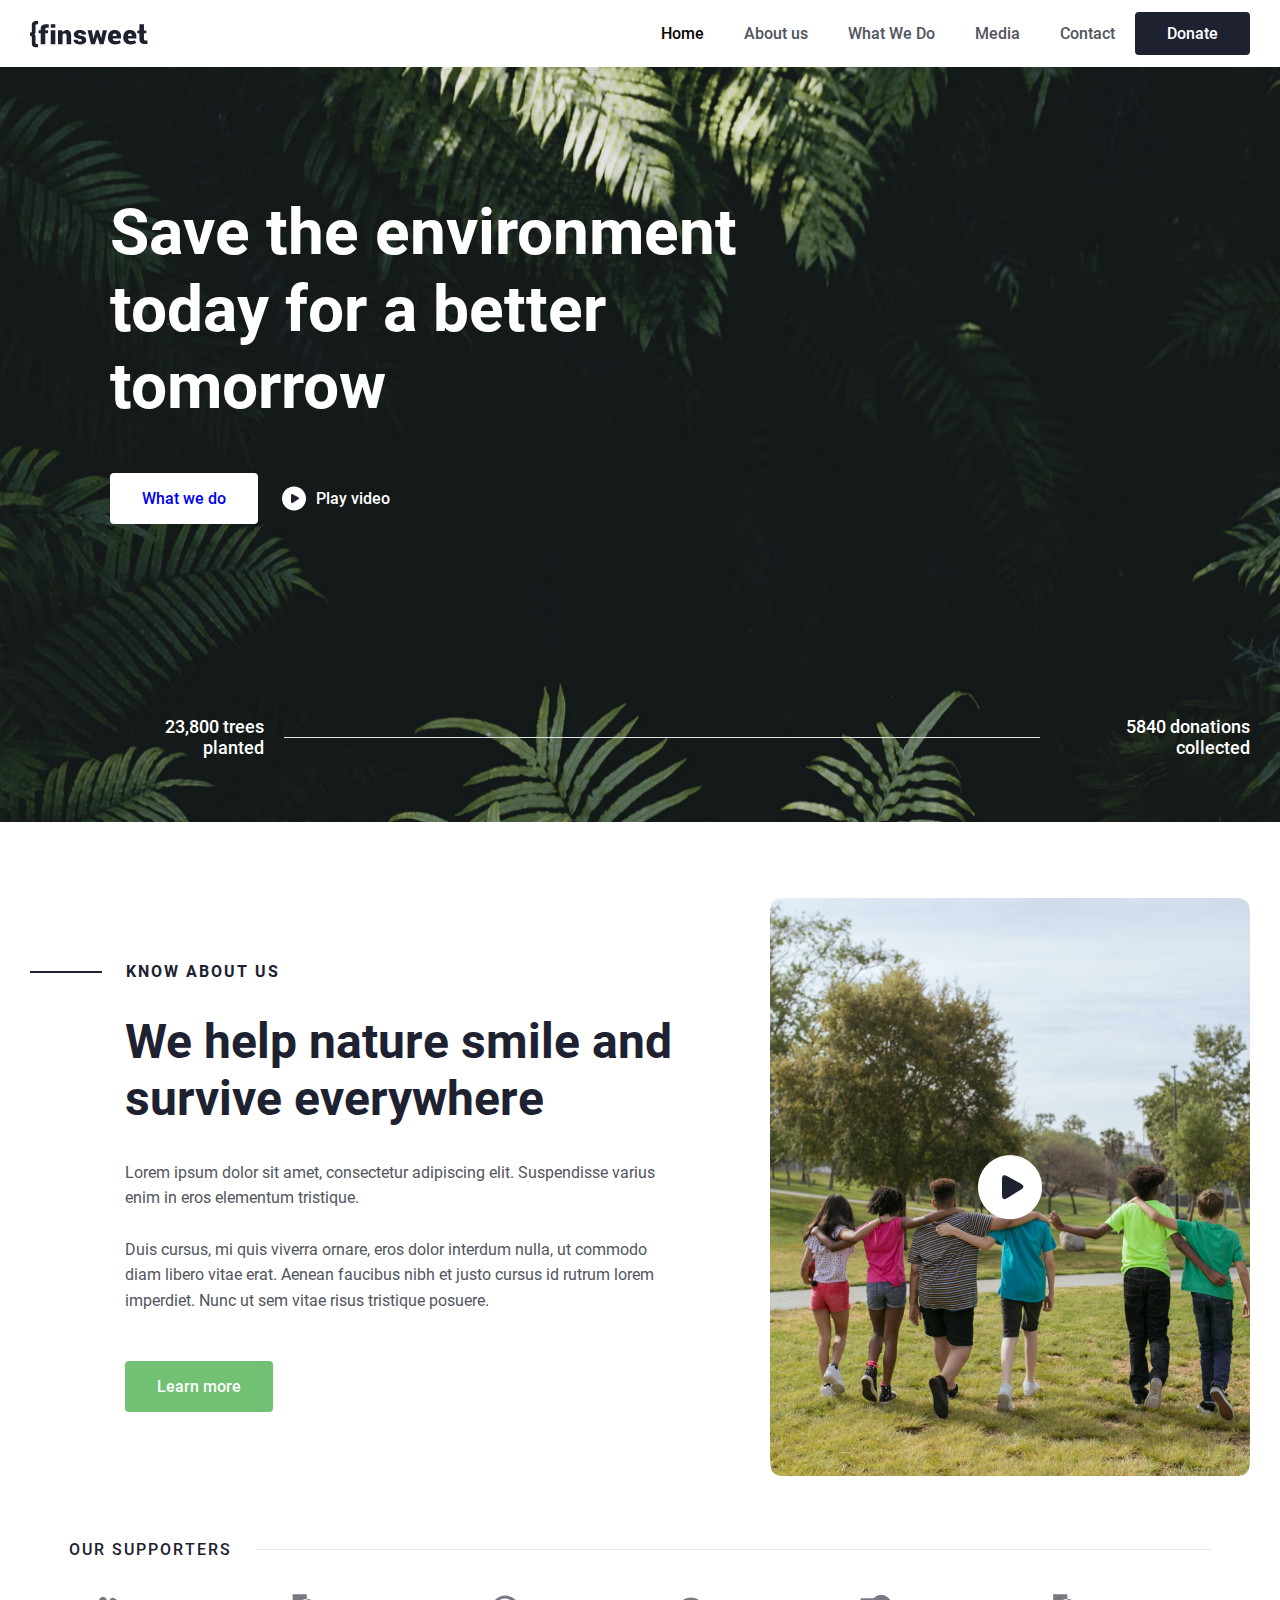
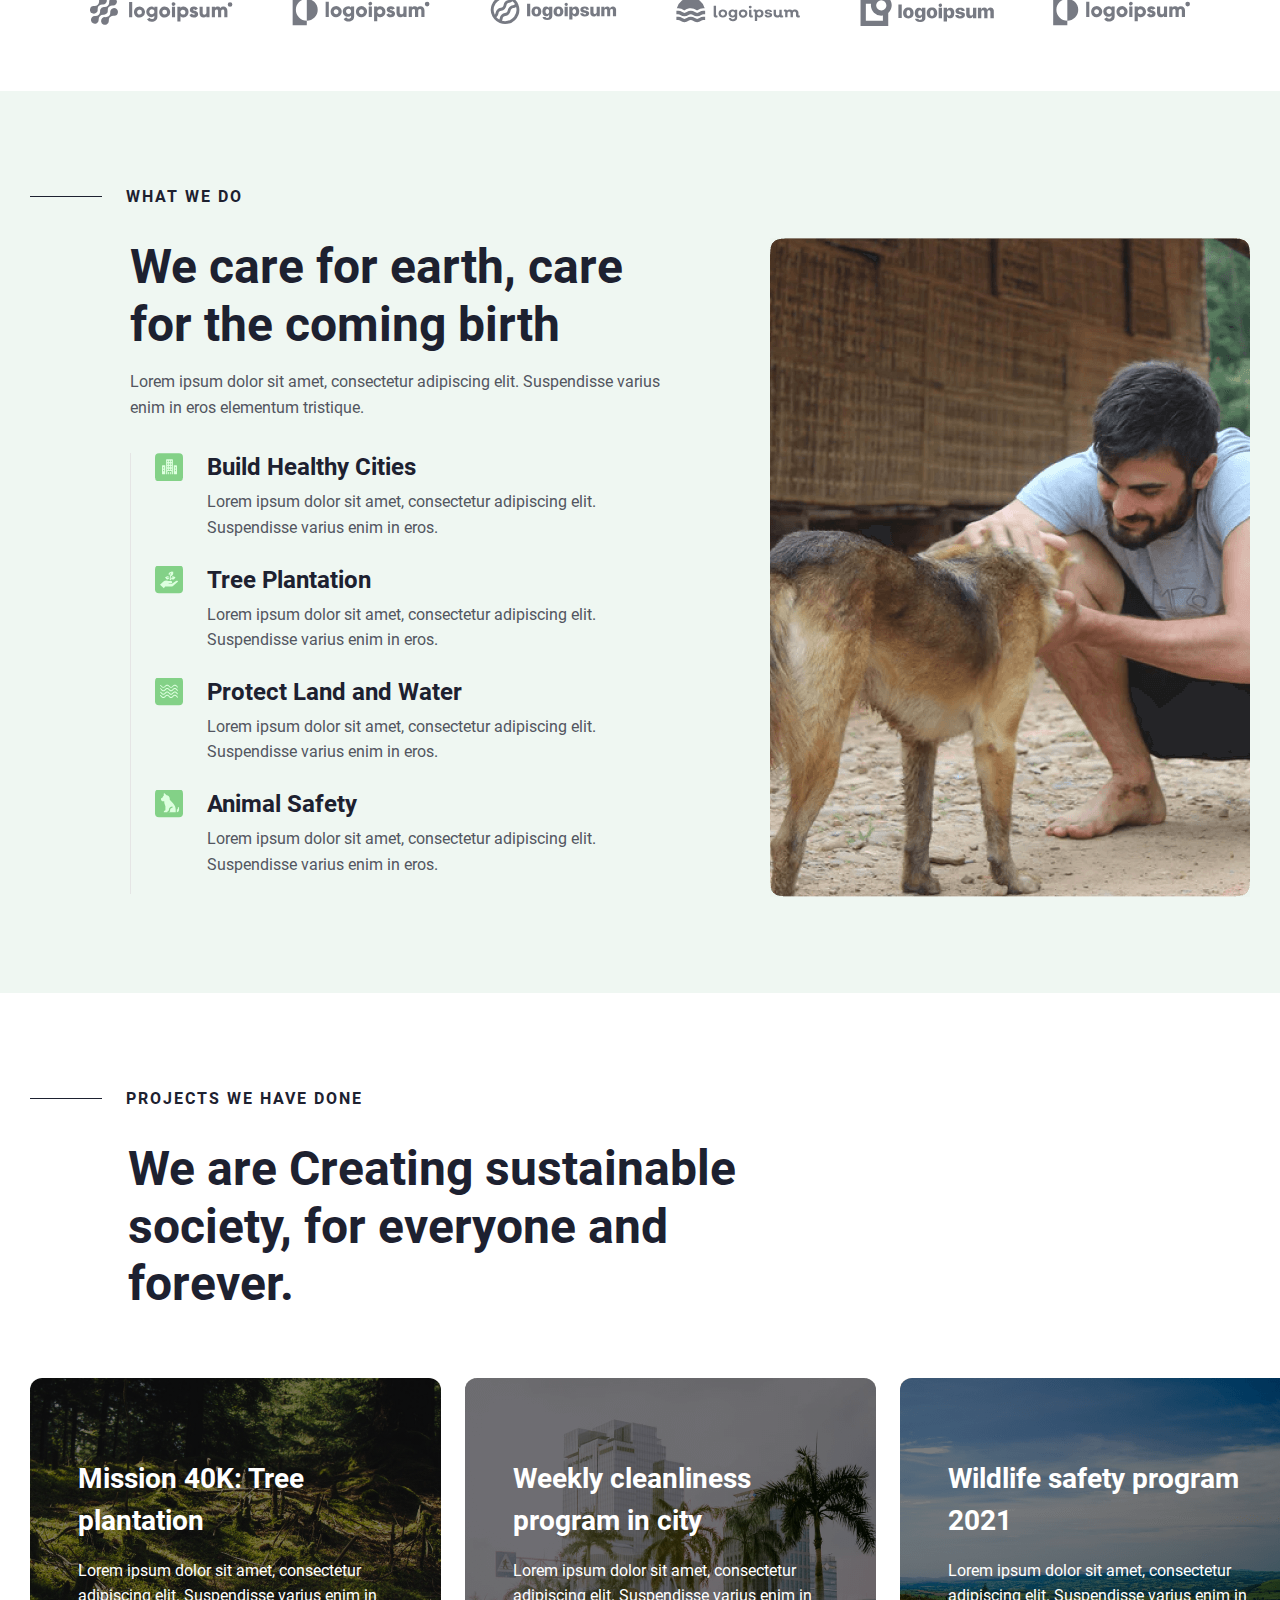
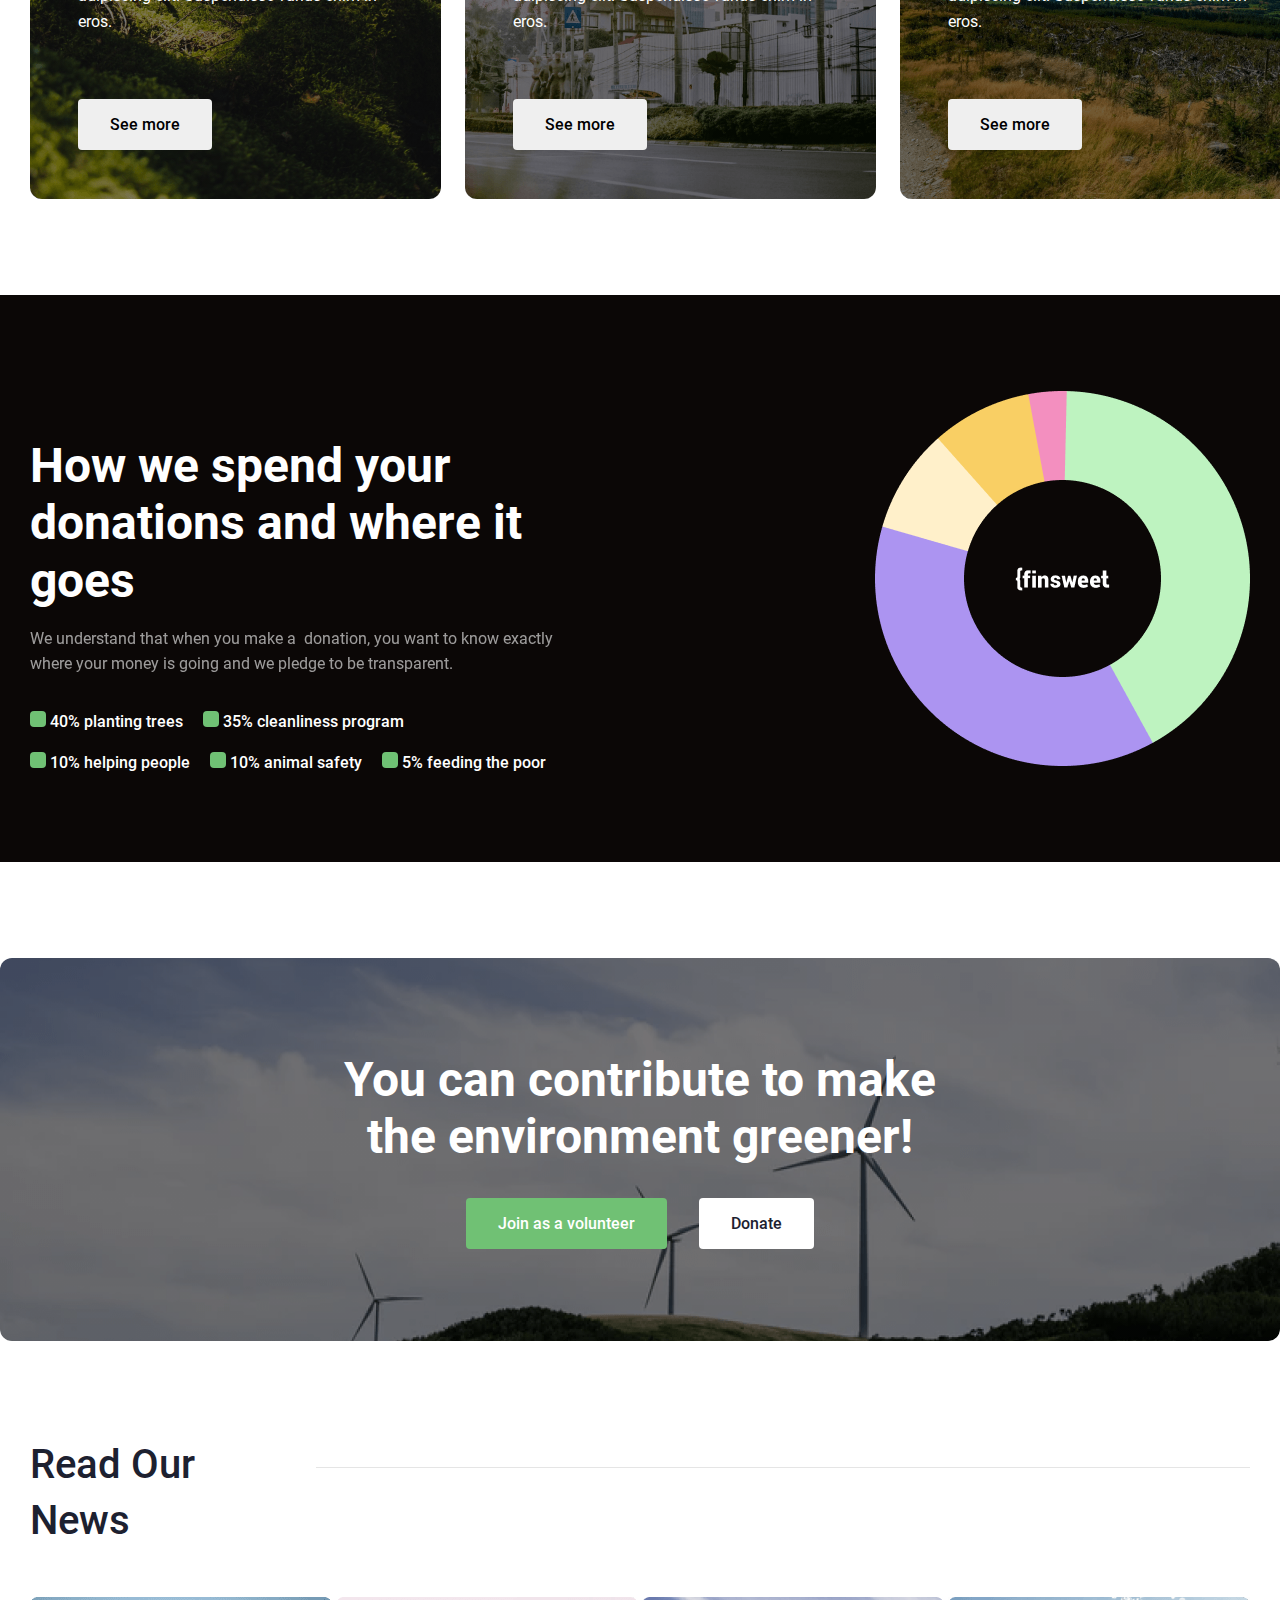
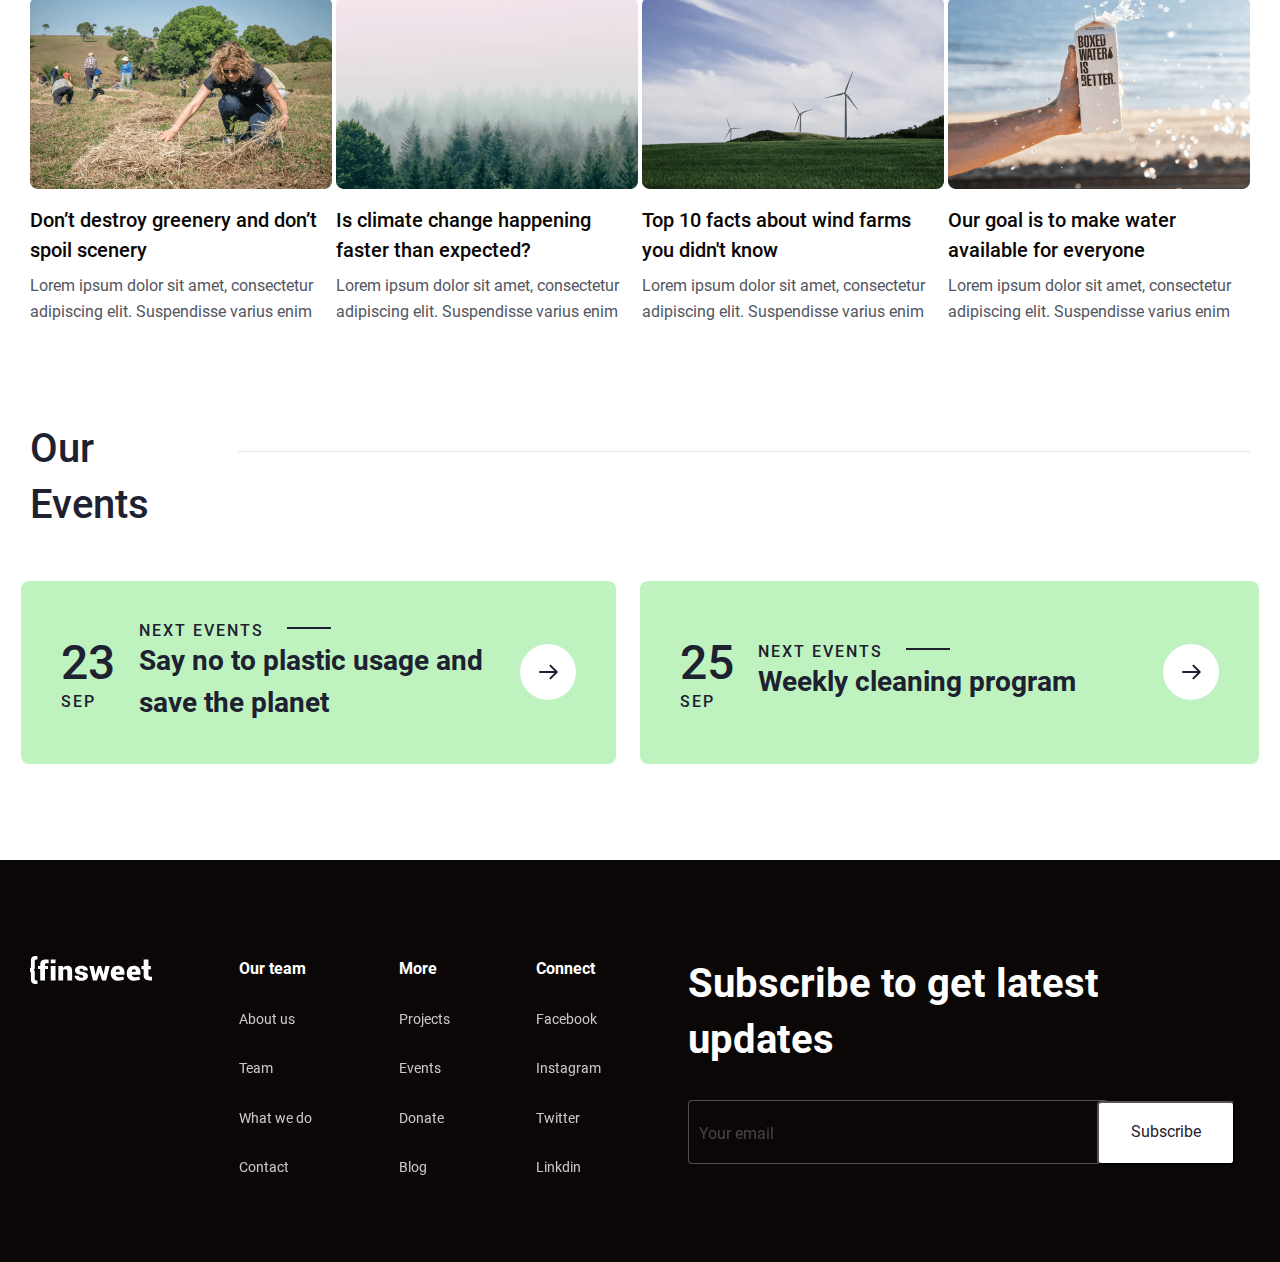
==== commit caf7edf2: "add new tex" ====
--- a/index.html
+++ b/index.html
@@ -496,7 +496,7 @@
                 </div>
                 <h3 class="events-next-title">Weekly cleaning program</h3>
               </div>
-              <a class="events-btn" href="./pages/projectReadMore/promore.htmll"
+              <a class="events-btn" href="./pages/projectReadMore/promore.html"
                 ><img
                   src="./images/event-icon.svg"
                   alt=""
@@ -525,16 +525,22 @@
           <ul class="fotter__list">
             <li class="footer__item footer__item-title">Our team</li>
             <li class="footer__item">
-              <a class="footer__link" href="#">About us</a>
+              <a class="footer__link" href="./pages/Abot/about.html"
+                >About us</a
+              >
             </li>
             <li class="footer__item">
               <a class="footer__link" href="#">Team</a>
             </li>
             <li class="footer__item">
-              <a class="footer__link" href="#">What we do</a>
+              <a class="footer__link" href="./pages/What We Do/whatwedo.html"
+                >What we do</a
+              >
             </li>
             <li class="footer__item">
-              <a class="footer__link" href="#">Contact</a>
+              <a class="footer__link" href="./pages/Contact/contsct.html"
+                >Contact</a
+              >
             </li>
           </ul>
         </div>
@@ -542,16 +548,24 @@
           <ul class="fotter__list">
             <li class="footer-item footer__item-title">More</li>
             <li class="footer-item">
-              <a class="footer__link" href="#">Projects</a>
+              <a
+                class="footer__link"
+                href="./pages/projectReadMore/promore.html"
+                >Projects</a
+              >
             </li>
             <li class="footer-item">
               <a class="footer__link" href="#">Events</a>
             </li>
             <li class="footer-item">
-              <a class="footer__link" href="#">Donate</a>
-            </li>
-            <li class="footer-item">
-              <a class="footer__link" href="#">Blog</a>
+              <a class="footer__link" href="./pages/Donate/donate.html"
+                >Donate</a
+              >
+            </li>
+            <li class="footer-item">
+              <a class="footer__link" href="./pages/blogpost/blogpost.html"
+                >Blog</a
+              >
             </li>
           </ul>
         </div>
